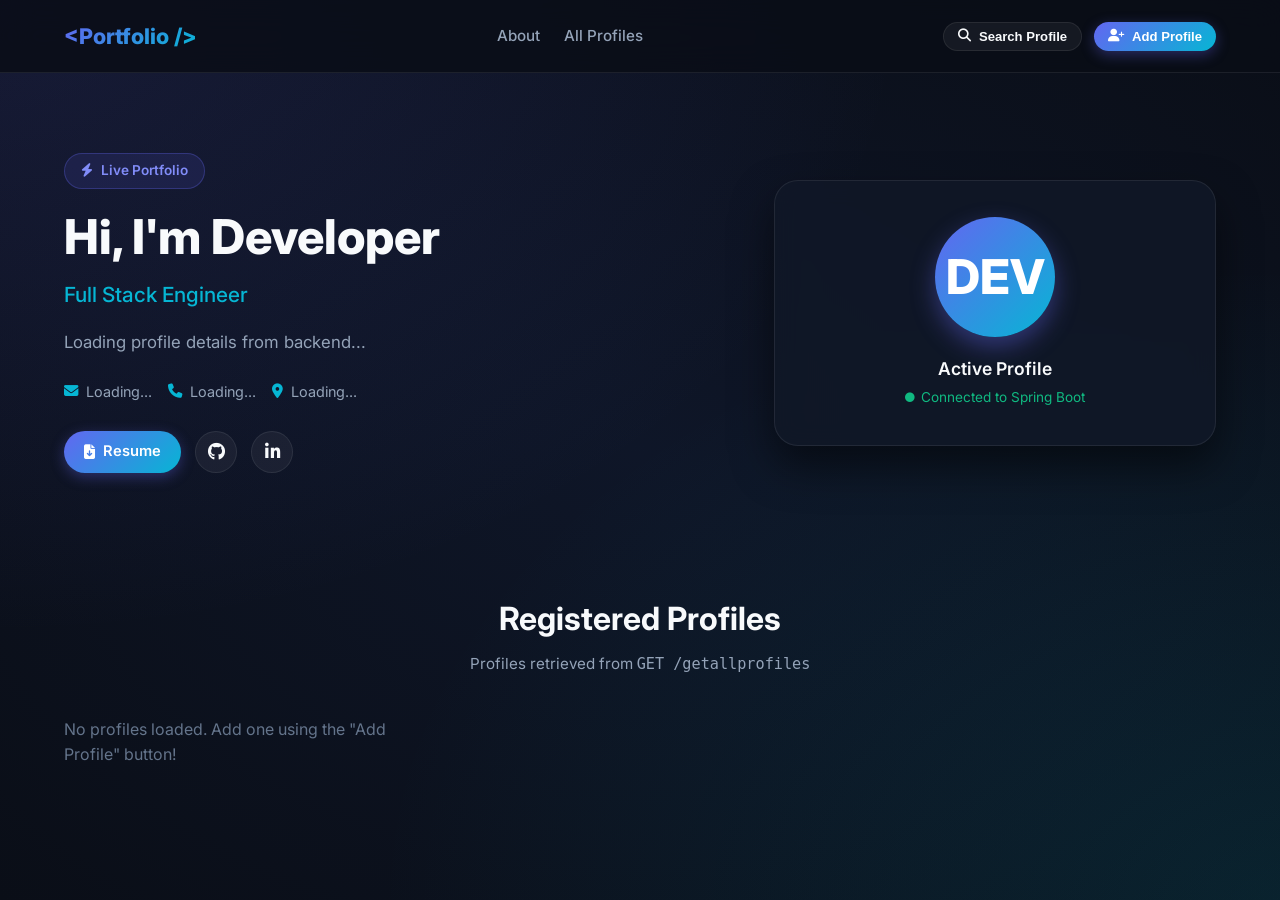
==== out/production/demo/static/index.html @ b1b776ed "feat: initial portfolio project setup with entity and dto" ====
<!DOCTYPE html>
<html lang="en">
<head>
    <meta charset="UTF-8">
    <meta name="viewport" content="width=device-width, initial-scale=1.0">
    <title>Portfolio - Developer Profile</title>
    <!-- Fonts -->
    <link rel="preconnect" href="https://fonts.googleapis.com">
    <link rel="preconnect" href="https://fonts.gstatic.com" crossorigin>
    <link href="https://fonts.googleapis.com/css2?family=Inter:wght@400;500;600;700;800&display=swap" rel="stylesheet">
    <!-- Font Awesome Icons -->
    <link rel="stylesheet" href="https://cdnjs.cloudflare.com/ajax/libs/font-awesome/6.5.1/css/all.min.css">
    <!-- Custom CSS -->
    <link rel="stylesheet" href="css/style.css">
</head>
<body>

    <!-- Navbar -->
    <nav class="navbar">
        <div class="container nav-container">
            <a href="#" class="nav-brand">&lt;Portfolio /&gt;</a>
            <ul class="nav-links">
                <li><a href="#about">About</a></li>
                <li><a href="#profiles">All Profiles</a></li>
            </ul>
            <div class="nav-actions">
                <button class="btn btn-secondary btn-sm" id="openSearchModalBtn">
                    <i class="fa-solid fa-magnifying-glass"></i> Search Profile
                </button>
                <button class="btn btn-primary btn-sm" id="openAddModalBtn">
                    <i class="fa-solid fa-user-plus"></i> Add Profile
                </button>
            </div>
        </div>
    </nav>

    <!-- Hero Section -->
    <header class="hero" id="about">
        <div class="container hero-grid">
            <div class="hero-details">
                <div class="badge-pill">
                    <i class="fa-solid fa-bolt"></i> Live Portfolio
                </div>
                <h1 class="hero-title">
                    Hi, I'm <span class="gradient-text" id="heroFullName">Developer</span>
                </h1>
                <h2 class="hero-headline" id="heroHeadline">Full Stack Engineer</h2>
                <p class="hero-bio" id="heroBio">
                    Loading profile details from backend...
                </p>

                <div class="hero-meta">
                    <span class="meta-item"><i class="fa-solid fa-envelope"></i> <span id="heroEmail">Loading...</span></span>
                    <span class="meta-item"><i class="fa-solid fa-phone"></i> <span id="heroPhone">Loading...</span></span>
                    <span class="meta-item"><i class="fa-solid fa-location-dot"></i> <span id="heroLocation">Loading...</span></span>
                </div>

                <div class="hero-links">
                    <a href="#" target="_blank" class="btn btn-primary" id="heroResumeBtn">
                        <i class="fa-solid fa-file-arrow-down"></i> Resume
                    </a>
                    <a href="#" target="_blank" class="social-btn" id="heroGithubBtn" title="GitHub">
                        <i class="fa-brands fa-github"></i>
                    </a>
                    <a href="#" target="_blank" class="social-btn" id="heroLinkedinBtn" title="LinkedIn">
                        <i class="fa-brands fa-linkedin-in"></i>
                    </a>
                </div>
            </div>

            <div class="hero-card">
                <div class="avatar-circle" id="heroInitials">DEV</div>
                <div style="font-weight: 600; font-size: 1.1rem; margin-bottom: 4px;">Active Profile</div>
                <div style="color: var(--success); font-size: 0.85rem; display: flex; align-items: center; justify-content: center; gap: 6px;">
                    <i class="fa-solid fa-circle" style="font-size: 0.6rem;"></i> Connected to Spring Boot
                </div>
            </div>
        </div>
    </header>

    <!-- Profiles List Section -->
    <section class="section" id="profiles">
        <div class="container">
            <div class="section-header">
                <h2 class="section-title">Registered Profiles</h2>
                <p class="section-desc">Profiles retrieved from <code>GET /getallprofiles</code></p>
            </div>
            <div class="profiles-grid" id="profilesList">
                <!-- Loaded dynamically via app.js -->
            </div>
        </div>
    </section>

    <!-- Add Profile Modal -->
    <div class="modal-overlay" id="addProfileModal">
        <div class="modal-box">
            <div class="modal-header">
                <h3 style="font-size: 1.25rem;"><i class="fa-solid fa-user-plus" style="color: var(--primary);"></i> Add / Update Profile</h3>
                <button class="modal-close" id="closeAddModal">&times;</button>
            </div>
            <div class="modal-body">
                <form id="addProfileForm">
                    <div class="form-row">
                        <div class="form-group">
                            <label class="form-label">Full Name *</label>
                            <input type="text" class="form-control" id="addFullName" required placeholder="e.g. John Doe">
                        </div>
                        <div class="form-group">
                            <label class="form-label">Headline *</label>
                            <input type="text" class="form-control" id="addHeadline" required placeholder="e.g. Java Backend Developer">
                        </div>
                    </div>

                    <div class="form-group">
                        <label class="form-label">Bio</label>
                        <textarea class="form-control" id="addBio" placeholder="Brief summary about yourself..."></textarea>
                    </div>

                    <div class="form-row">
                        <div class="form-group">
                            <label class="form-label">Email</label>
                            <input type="email" class="form-control" id="addEmail" placeholder="john@example.com">
                        </div>
                        <div class="form-group">
                            <label class="form-label">Phone Number</label>
                            <input type="text" class="form-control" id="addPhone" placeholder="+1 234 567 8900">
                        </div>
                    </div>

                    <div class="form-row">
                        <div class="form-group">
                            <label class="form-label">Location</label>
                            <input type="text" class="form-control" id="addLocation" placeholder="City, Country">
                        </div>
                        <div class="form-group">
                            <label class="form-label">Resume URL</label>
                            <input type="text" class="form-control" id="addResumeUrl" placeholder="https://...">
                        </div>
                    </div>

                    <div class="form-row">
                        <div class="form-group">
                            <label class="form-label">GitHub URL</label>
                            <input type="text" class="form-control" id="addGithubUrl" placeholder="https://github.com/...">
                        </div>
                        <div class="form-group">
                            <label class="form-label">LinkedIn URL</label>
                            <input type="text" class="form-control" id="addLinkedinUrl" placeholder="https://linkedin.com/in/...">
                        </div>
                    </div>

                    <div class="form-group">
                        <label class="form-label">ID (optional, leave empty for new profile)</label>
                        <input type="number" class="form-control" id="addProfileId" placeholder="e.g. 1">
                    </div>

                    <button type="submit" class="btn btn-primary" id="submitAddProfileBtn" style="width: 100%; justify-content: center; margin-top: 10px;">
                        <i class="fa-solid fa-floppy-disk"></i> Submit to /addProfile
                    </button>
                </form>
            </div>
        </div>
    </div>

    <!-- Search Profile Modal -->
    <div class="modal-overlay" id="searchProfileModal">
        <div class="modal-box">
            <div class="modal-header">
                <h3 style="font-size: 1.25rem;"><i class="fa-solid fa-magnifying-glass" style="color: var(--secondary);"></i> Search Profile</h3>
                <button class="modal-close" id="closeSearchModal">&times;</button>
            </div>
            <div class="modal-body">
                <form id="searchProfileForm">
                    <p style="font-size: 0.88rem; color: var(--text-muted); margin-bottom: 16px;">
                        Queries endpoint <code>GET /findByfullNameAndId?fullName=...&amp;id=...</code>
                    </p>
                    <div class="form-row">
                        <div class="form-group">
                            <label class="form-label">Full Name</label>
                            <input type="text" class="form-control" id="searchFullName" required placeholder="Exact full name">
                        </div>
                        <div class="form-group">
                            <label class="form-label">Profile ID</label>
                            <input type="number" class="form-control" id="searchId" required placeholder="Profile ID number">
                        </div>
                    </div>
                    <button type="submit" class="btn btn-secondary" style="width: 100%; justify-content: center;">
                        <i class="fa-solid fa-magnifying-glass"></i> Search
                    </button>
                </form>

                <div id="searchResultBox"></div>
            </div>
        </div>
    </div>

    <!-- Toast Notifications -->
    <div class="toast-wrap" id="toastWrap"></div>

    <!-- Script -->
    <script src="js/app.js"></script>
</body>
</html>
---- out/production/demo/static/css/style.css ----
/* =========================================================
   PORTFOLIO FRONTEND STYLESHEET
   Matching backend: /addProfile, /getallprofiles, /findByfullNameAndId, /DeleteByfullNameAndId
   ========================================================= */

:root {
    --bg-main: #0a0e17;
    --bg-card: rgba(17, 24, 39, 0.85);
    --border-color: rgba(255, 255, 255, 0.08);
    --border-hover: rgba(99, 102, 241, 0.45);
    --primary: #6366f1;
    --primary-light: #818cf8;
    --secondary: #06b6d4;
    --accent-grad: linear-gradient(135deg, #6366f1 0%, #06b6d4 100%);
    --text-main: #f8fafc;
    --text-muted: #94a3b8;
    --text-dim: #64748b;
    --success: #10b981;
    --danger: #ef4444;
    --font: 'Inter', -apple-system, BlinkMacSystemFont, 'Segoe UI', Roboto, sans-serif;
    --transition: all 0.25s ease-in-out;
}

* {
    margin: 0;
    padding: 0;
    box-sizing: border-box;
}

html {
    scroll-behavior: smooth;
}

body {
    font-family: var(--font);
    background-color: var(--bg-main);
    color: var(--text-main);
    min-height: 100vh;
    background-image: 
        radial-gradient(at 0% 0%, rgba(99, 102, 241, 0.14) 0px, transparent 50%),
        radial-gradient(at 100% 100%, rgba(6, 182, 212, 0.12) 0px, transparent 50%),
        radial-gradient(at 50% 50%, rgba(15, 23, 42, 0.9) 0px, transparent 100%);
    background-attachment: fixed;
    line-height: 1.6;
}

.container {
    max-width: 1200px;
    margin: 0 auto;
    padding: 0 24px;
}

/* Navbar */
.navbar {
    position: sticky;
    top: 0;
    z-index: 100;
    background: rgba(10, 14, 23, 0.85);
    backdrop-filter: blur(16px);
    border-bottom: 1px solid var(--border-color);
}

.nav-container {
    display: flex;
    align-items: center;
    justify-content: space-between;
    height: 72px;
}

.nav-brand {
    font-size: 1.35rem;
    font-weight: 800;
    text-decoration: none;
    background: var(--accent-grad);
    -webkit-background-clip: text;
    -webkit-text-fill-color: transparent;
}

.nav-links {
    display: flex;
    gap: 24px;
    list-style: none;
}

.nav-links a {
    color: var(--text-muted);
    text-decoration: none;
    font-size: 0.95rem;
    font-weight: 500;
    transition: var(--transition);
}

.nav-links a:hover {
    color: var(--text-main);
}

.nav-actions {
    display: flex;
    gap: 12px;
}

/* Buttons */
.btn {
    display: inline-flex;
    align-items: center;
    gap: 8px;
    padding: 9px 20px;
    border-radius: 9999px;
    font-size: 0.92rem;
    font-weight: 600;
    cursor: pointer;
    text-decoration: none;
    border: none;
    outline: none;
    transition: var(--transition);
}

.btn-primary {
    background: var(--accent-grad);
    color: #ffffff;
    box-shadow: 0 4px 14px rgba(99, 102, 241, 0.35);
}

.btn-primary:hover {
    transform: translateY(-2px);
    box-shadow: 0 6px 20px rgba(99, 102, 241, 0.5);
}

.btn-secondary {
    background: rgba(255, 255, 255, 0.05);
    color: var(--text-main);
    border: 1px solid var(--border-color);
}

.btn-secondary:hover {
    background: rgba(255, 255, 255, 0.1);
    border-color: var(--border-hover);
    transform: translateY(-2px);
}

.btn-danger {
    background: rgba(239, 68, 68, 0.15);
    color: #fca5a5;
    border: 1px solid rgba(239, 68, 68, 0.3);
}

.btn-danger:hover {
    background: var(--danger);
    color: #ffffff;
}

.btn-sm {
    padding: 6px 14px;
    font-size: 0.82rem;
}

/* Hero Section */
.hero {
    padding: 80px 0 60px;
}

.hero-grid {
    display: grid;
    grid-template-columns: 1.2fr 0.8fr;
    gap: 48px;
    align-items: center;
}

.badge-pill {
    display: inline-flex;
    align-items: center;
    gap: 8px;
    padding: 6px 16px;
    border-radius: 9999px;
    background: rgba(99, 102, 241, 0.12);
    border: 1px solid rgba(99, 102, 241, 0.3);
    color: var(--primary-light);
    font-size: 0.85rem;
    font-weight: 600;
    margin-bottom: 20px;
}

.hero-title {
    font-size: 3rem;
    font-weight: 800;
    line-height: 1.15;
    margin-bottom: 14px;
}

.hero-headline {
    font-size: 1.3rem;
    color: var(--secondary);
    font-weight: 500;
    margin-bottom: 18px;
}

.hero-bio {
    font-size: 1.05rem;
    color: var(--text-muted);
    margin-bottom: 24px;
    max-width: 580px;
}

.hero-meta {
    display: flex;
    flex-wrap: wrap;
    gap: 16px;
    margin-bottom: 28px;
}

.meta-item {
    display: inline-flex;
    align-items: center;
    gap: 8px;
    color: var(--text-muted);
    font-size: 0.9rem;
}

.meta-item i {
    color: var(--secondary);
}

.hero-links {
    display: flex;
    flex-wrap: wrap;
    gap: 14px;
    align-items: center;
}

.social-btn {
    width: 42px;
    height: 42px;
    border-radius: 50%;
    background: rgba(255, 255, 255, 0.05);
    border: 1px solid var(--border-color);
    display: flex;
    align-items: center;
    justify-content: center;
    color: var(--text-main);
    text-decoration: none;
    font-size: 1.1rem;
    transition: var(--transition);
}

.social-btn:hover {
    background: var(--accent-grad);
    transform: translateY(-3px);
}

.hero-card {
    background: var(--bg-card);
    border: 1px solid var(--border-color);
    border-radius: 24px;
    padding: 36px;
    text-align: center;
    box-shadow: 0 20px 40px rgba(0, 0, 0, 0.5);
    backdrop-filter: blur(12px);
}

.avatar-circle {
    width: 120px;
    height: 120px;
    border-radius: 50%;
    background: var(--accent-grad);
    display: flex;
    align-items: center;
    justify-content: center;
    font-size: 3rem;
    font-weight: 800;
    color: #ffffff;
    margin: 0 auto 18px;
    box-shadow: 0 10px 25px rgba(99, 102, 241, 0.4);
}

/* Sections */
.section {
    padding: 60px 0;
}

.section-header {
    text-align: center;
    max-width: 600px;
    margin: 0 auto 40px;
}

.section-title {
    font-size: 2rem;
    font-weight: 700;
    margin-bottom: 8px;
}

.section-desc {
    color: var(--text-muted);
    font-size: 0.95rem;
}

/* Profile Cards Grid */
.profiles-grid {
    display: grid;
    grid-template-columns: repeat(auto-fill, minmax(320px, 1fr));
    gap: 24px;
}

.profile-card {
    background: var(--bg-card);
    border: 1px solid var(--border-color);
    border-radius: 18px;
    padding: 24px;
    backdrop-filter: blur(12px);
    transition: var(--transition);
    display: flex;
    flex-direction: column;
}

.profile-card:hover {
    border-color: var(--border-hover);
    transform: translateY(-4px);
    box-shadow: 0 12px 30px rgba(0, 0, 0, 0.4);
}

.profile-card-header {
    display: flex;
    justify-content: space-between;
    align-items: flex-start;
    margin-bottom: 12px;
}

.profile-id-badge {
    font-size: 0.78rem;
    padding: 3px 8px;
    border-radius: 6px;
    background: rgba(99, 102, 241, 0.15);
    color: var(--primary-light);
    font-weight: 600;
}

.profile-card-name {
    font-size: 1.25rem;
    font-weight: 700;
    margin-bottom: 4px;
}

.profile-card-headline {
    color: var(--secondary);
    font-size: 0.9rem;
    font-weight: 500;
    margin-bottom: 12px;
}

.profile-card-bio {
    color: var(--text-muted);
    font-size: 0.88rem;
    margin-bottom: 16px;
    flex: 1;
}

.profile-card-footer {
    display: flex;
    justify-content: space-between;
    align-items: center;
    padding-top: 14px;
    border-top: 1px solid var(--border-color);
}

/* Modal */
.modal-overlay {
    display: none;
    position: fixed;
    top: 0;
    left: 0;
    right: 0;
    bottom: 0;
    background: rgba(0, 0, 0, 0.75);
    backdrop-filter: blur(8px);
    z-index: 1000;
    align-items: center;
    justify-content: center;
    padding: 20px;
}

.modal-overlay.active {
    display: flex;
}

.modal-box {
    background: #111827;
    border: 1px solid var(--border-color);
    border-radius: 20px;
    width: 100%;
    max-width: 680px;
    max-height: 90vh;
    display: flex;
    flex-direction: column;
    overflow: hidden;
    box-shadow: 0 25px 50px rgba(0, 0, 0, 0.7);
}

.modal-header {
    display: flex;
    justify-content: space-between;
    align-items: center;
    padding: 20px 24px;
    border-bottom: 1px solid var(--border-color);
}

.modal-close {
    background: none;
    border: none;
    color: var(--text-muted);
    font-size: 1.4rem;
    cursor: pointer;
}

.modal-body {
    padding: 24px;
    overflow-y: auto;
}

/* Form Styles */
.form-row {
    display: grid;
    grid-template-columns: 1fr 1fr;
    gap: 16px;
    margin-bottom: 16px;
}

.form-group {
    margin-bottom: 16px;
}

.form-label {
    display: block;
    font-size: 0.85rem;
    font-weight: 500;
    color: var(--text-muted);
    margin-bottom: 6px;
}

.form-control {
    width: 100%;
    padding: 10px 14px;
    border-radius: 10px;
    background: rgba(15, 23, 42, 0.7);
    border: 1px solid var(--border-color);
    color: var(--text-main);
    font-size: 0.92rem;
    font-family: inherit;
    outline: none;
    transition: var(--transition);
}

.form-control:focus {
    border-color: var(--primary);
    box-shadow: 0 0 0 3px rgba(99, 102, 241, 0.2);
}

textarea.form-control {
    resize: vertical;
    min-height: 100px;
}

/* Toasts */
.toast-wrap {
    position: fixed;
    bottom: 24px;
    right: 24px;
    z-index: 9999;
    display: flex;
    flex-direction: column;
    gap: 10px;
}

.toast {
    padding: 12px 18px;
    border-radius: 10px;
    font-size: 0.9rem;
    font-weight: 500;
    color: #ffffff;
    box-shadow: 0 8px 20px rgba(0, 0, 0, 0.4);
    display: flex;
    align-items: center;
    gap: 10px;
    animation: slideIn 0.3s forwards;
}

.toast-success {
    background: #059669;
    border: 1px solid #10b981;
}

.toast-error {
    background: #dc2626;
    border: 1px solid #ef4444;
}

@keyframes slideIn {
    from { opacity: 0; transform: translateX(40px); }
    to { opacity: 1; transform: translateX(0); }
}

/* Responsive */
@media (max-width: 850px) {
    .hero-grid {
        grid-template-columns: 1fr;
        text-align: center;
    }
    .hero-meta {
        justify-content: center;
    }
    .hero-links {
        justify-content: center;
    }
    .form-row {
        grid-template-columns: 1fr;
    }
}
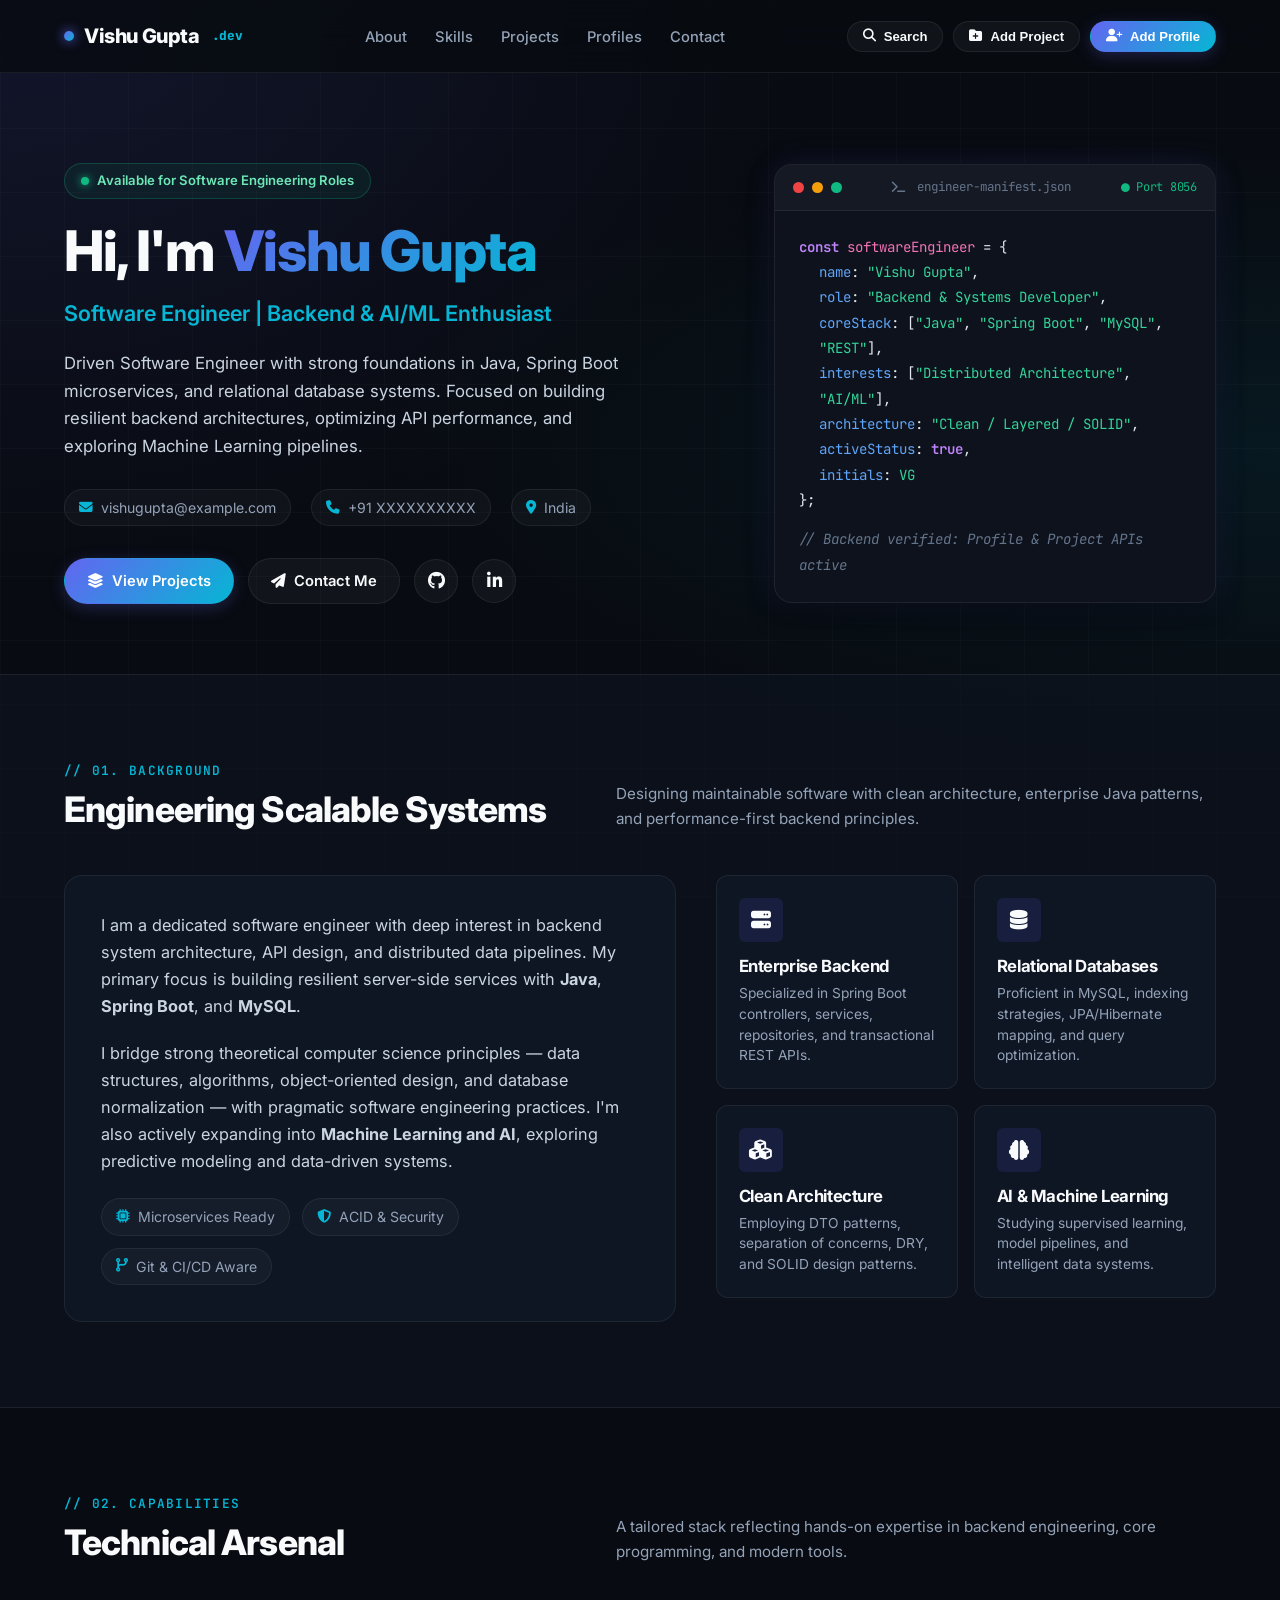
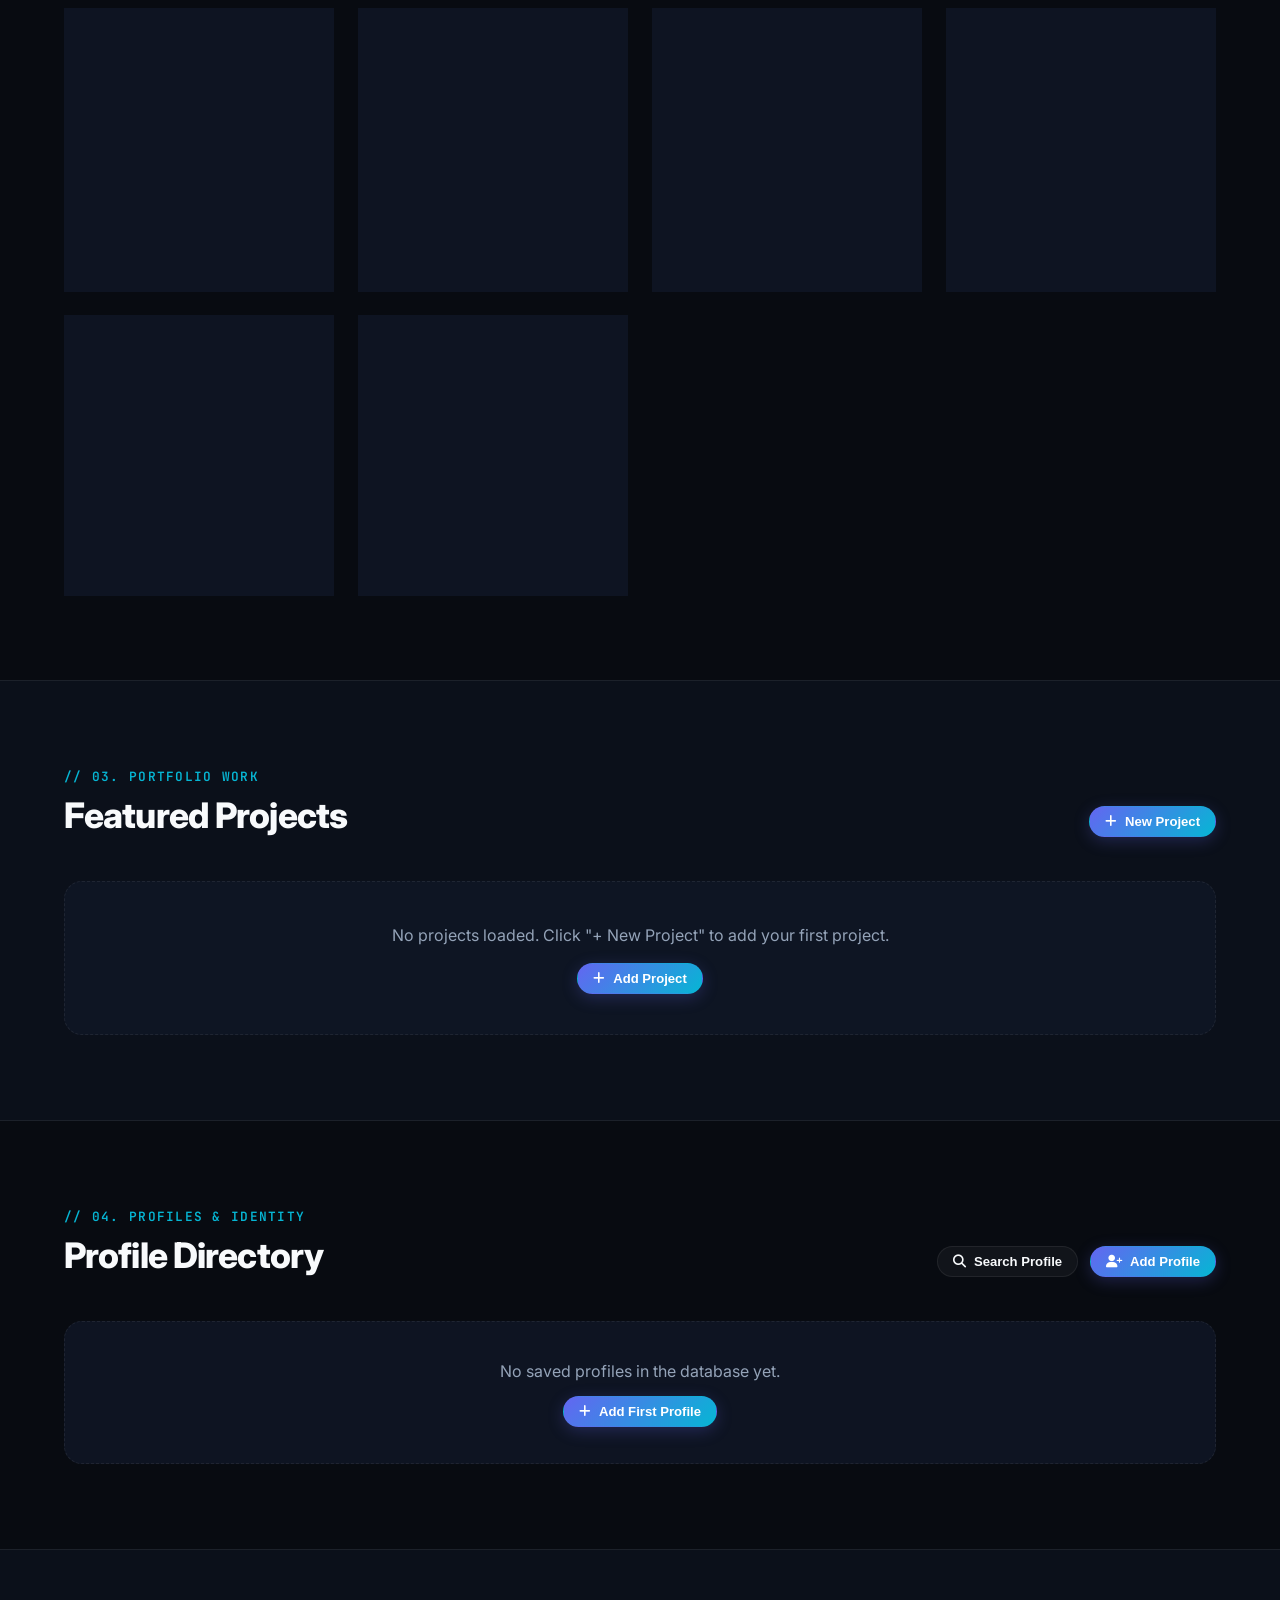
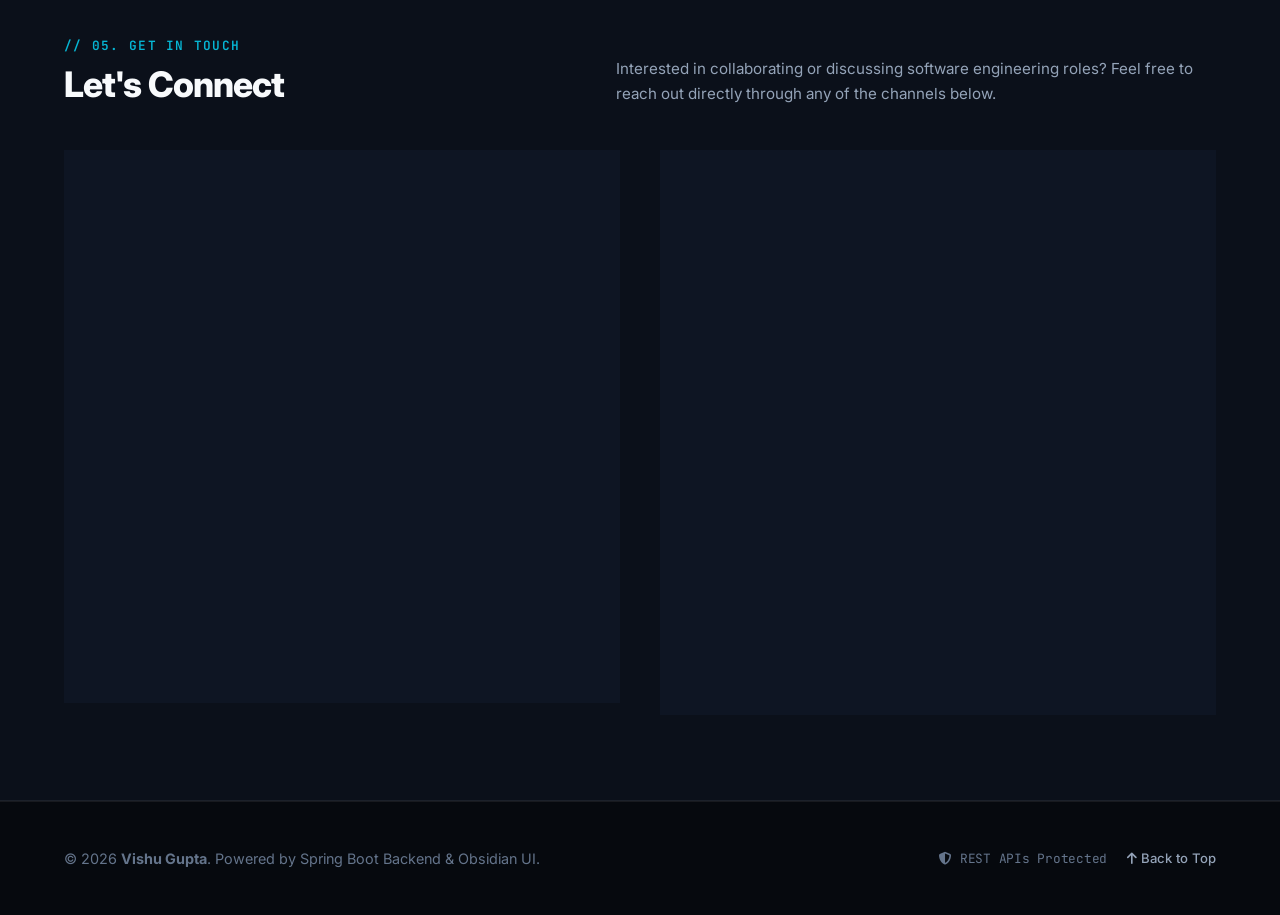
==== commit dcababbd: "feat: initial portfolio project setup with entity and dto" ====
--- a/out/production/demo/static/index.html
+++ b/out/production/demo/static/index.html
@@ -3,201 +3,687 @@
 <head>
     <meta charset="UTF-8">
     <meta name="viewport" content="width=device-width, initial-scale=1.0">
-    <title>Portfolio - Developer Profile</title>
-    <!-- Fonts -->
+    <title>Vishu Gupta | Software Engineer &amp; Backend Developer</title>
+    
+    <!-- Meta tags for SEO & recruiter sharing -->
+    <meta name="description" content="Portfolio of Vishu Gupta - Software Engineer, Java &amp; Spring Boot Backend Developer, and AI/ML Enthusiast.">
+    <meta name="keywords" content="Vishu Gupta, Software Engineer, Backend Developer, Java, Spring Boot, MySQL, REST API, Portfolio">
+    <meta name="author" content="Vishu Gupta">
+
+    <!-- Fonts: Inter & JetBrains Mono -->
     <link rel="preconnect" href="https://fonts.googleapis.com">
     <link rel="preconnect" href="https://fonts.gstatic.com" crossorigin>
-    <link href="https://fonts.googleapis.com/css2?family=Inter:wght@400;500;600;700;800&display=swap" rel="stylesheet">
-    <!-- Font Awesome Icons -->
+    <link href="https://fonts.googleapis.com/css2?family=Inter:wght@300;400;500;600;700;800&family=JetBrains+Mono:wght@400;500;600;700&display=swap" rel="stylesheet">
+
+    <!-- Font Awesome Icons 6.5.1 -->
     <link rel="stylesheet" href="https://cdnjs.cloudflare.com/ajax/libs/font-awesome/6.5.1/css/all.min.css">
-    <!-- Custom CSS -->
+
+    <!-- Premium Custom Stylesheet -->
     <link rel="stylesheet" href="css/style.css">
 </head>
 <body>
 
-    <!-- Navbar -->
-    <nav class="navbar">
+    <!-- Header & Navigation -->
+    <nav class="navbar" id="navbar">
         <div class="container nav-container">
-            <a href="#" class="nav-brand">&lt;Portfolio /&gt;</a>
-            <ul class="nav-links">
-                <li><a href="#about">About</a></li>
-                <li><a href="#profiles">All Profiles</a></li>
+            <a href="#" class="nav-brand">
+                <span class="brand-dot"></span>
+                <span>Vishu Gupta</span>
+                <span class="mono-tag" style="color: var(--secondary); margin-left: 2px;">.dev</span>
+            </a>
+
+            <ul class="nav-links" id="navLinks">
+                <li><a href="#about" class="nav-link">About</a></li>
+                <li><a href="#skills" class="nav-link">Skills</a></li>
+                <li><a href="#projects" class="nav-link">Projects</a></li>
+                <li><a href="#profiles" class="nav-link">Profiles</a></li>
+                <li><a href="#contact" class="nav-link">Contact</a></li>
             </ul>
+
             <div class="nav-actions">
-                <button class="btn btn-secondary btn-sm" id="openSearchModalBtn">
-                    <i class="fa-solid fa-magnifying-glass"></i> Search Profile
+                <button class="btn btn-secondary btn-sm" id="openSearchProfileModalBtn" title="Search profile by Name &amp; ID">
+                    <i class="fa-solid fa-magnifying-glass"></i> <span class="d-none-sm">Search</span>
                 </button>
-                <button class="btn btn-primary btn-sm" id="openAddModalBtn">
-                    <i class="fa-solid fa-user-plus"></i> Add Profile
+                <button class="btn btn-secondary btn-sm" id="openAddProjectModalBtn" title="Create a new project">
+                    <i class="fa-solid fa-folder-plus"></i> <span class="d-none-sm">Add Project</span>
                 </button>
+                <button class="btn btn-primary btn-sm" id="openAddProfileModalBtn" title="Create a new profile record">
+                    <i class="fa-solid fa-user-plus"></i> <span class="d-none-sm">Add Profile</span>
+                </button>
+                <button class="mobile-toggle" id="mobileToggle" aria-label="Toggle navigation">
+                    <i class="fa-solid fa-bars"></i>
+                </button>
             </div>
         </div>
     </nav>
 
     <!-- Hero Section -->
-    <header class="hero" id="about">
+    <header class="hero" id="hero">
         <div class="container hero-grid">
-            <div class="hero-details">
-                <div class="badge-pill">
-                    <i class="fa-solid fa-bolt"></i> Live Portfolio
-                </div>
-                <h1 class="hero-title">
-                    Hi, I'm <span class="gradient-text" id="heroFullName">Developer</span>
+            <div class="hero-left">
+                <div class="status-badge">
+                    <span class="pulse-dot"></span>
+                    <span>Available for Software Engineering Roles</span>
+                </div>
+
+                <h1 class="hero-name">
+                    Hi, I'm <span class="gradient-text" id="heroFullName">Vishu Gupta</span>
                 </h1>
-                <h2 class="hero-headline" id="heroHeadline">Full Stack Engineer</h2>
+
+                <div class="hero-role" id="heroHeadline">
+                    <i class="fa-solid fa-code" style="color: var(--primary); font-size: 1.15rem;"></i>
+                    <span>Software Engineer | Backend &amp; AI/ML Enthusiast</span>
+                </div>
+
                 <p class="hero-bio" id="heroBio">
-                    Loading profile details from backend...
+                    Crafting robust, high-throughput backend services and RESTful APIs using Java and Spring Boot. Passionate about scalable database architectures, algorithmic problem solving, and building intelligence into modern applications.
                 </p>
 
-                <div class="hero-meta">
-                    <span class="meta-item"><i class="fa-solid fa-envelope"></i> <span id="heroEmail">Loading...</span></span>
-                    <span class="meta-item"><i class="fa-solid fa-phone"></i> <span id="heroPhone">Loading...</span></span>
-                    <span class="meta-item"><i class="fa-solid fa-location-dot"></i> <span id="heroLocation">Loading...</span></span>
-                </div>
-
-                <div class="hero-links">
-                    <a href="#" target="_blank" class="btn btn-primary" id="heroResumeBtn">
+                <div class="hero-meta-row">
+                    <span class="meta-chip">
+                        <i class="fa-solid fa-envelope"></i>
+                        <span id="heroEmail">vishugupta@example.com</span>
+                    </span>
+                    <span class="meta-chip">
+                        <i class="fa-solid fa-phone"></i>
+                        <span id="heroPhone">+91 XXXXXXXXXX</span>
+                    </span>
+                    <span class="meta-chip">
+                        <i class="fa-solid fa-location-dot"></i>
+                        <span id="heroLocation">India</span>
+                    </span>
+                </div>
+
+                <div class="hero-cta-group">
+                    <a href="#projects" class="btn btn-primary">
+                        <i class="fa-solid fa-layer-group"></i> View Projects
+                    </a>
+                    <a href="#contact" class="btn btn-secondary">
+                        <i class="fa-solid fa-paper-plane"></i> Contact Me
+                    </a>
+                    <a href="#" target="_blank" class="btn btn-secondary" id="heroResumeBtn" style="display: none;">
                         <i class="fa-solid fa-file-arrow-down"></i> Resume
                     </a>
-                    <a href="#" target="_blank" class="social-btn" id="heroGithubBtn" title="GitHub">
+                    <a href="https://github.com" target="_blank" class="social-circle" id="heroGithubBtn" title="GitHub Profile">
                         <i class="fa-brands fa-github"></i>
                     </a>
-                    <a href="#" target="_blank" class="social-btn" id="heroLinkedinBtn" title="LinkedIn">
+                    <a href="https://linkedin.com" target="_blank" class="social-circle" id="heroLinkedinBtn" title="LinkedIn Profile">
                         <i class="fa-brands fa-linkedin-in"></i>
                     </a>
                 </div>
             </div>
 
-            <div class="hero-card">
-                <div class="avatar-circle" id="heroInitials">DEV</div>
-                <div style="font-weight: 600; font-size: 1.1rem; margin-bottom: 4px;">Active Profile</div>
-                <div style="color: var(--success); font-size: 0.85rem; display: flex; align-items: center; justify-content: center; gap: 6px;">
-                    <i class="fa-solid fa-circle" style="font-size: 0.6rem;"></i> Connected to Spring Boot
+            <!-- Developer Terminal Preview Card -->
+            <div class="hero-right">
+                <div class="terminal-card">
+                    <div class="terminal-header">
+                        <div class="terminal-dots">
+                            <span class="t-dot t-red"></span>
+                            <span class="t-dot t-yellow"></span>
+                            <span class="t-dot t-green"></span>
+                        </div>
+                        <div class="terminal-title">
+                            <i class="fa-solid fa-terminal" style="font-size: 0.75rem; margin-right: 4px;"></i> engineer-manifest.json
+                        </div>
+                        <div class="mono-tag" style="color: var(--success); font-size: 0.75rem;">
+                            <i class="fa-solid fa-circle" style="font-size: 0.55rem;"></i> Port 8056
+                        </div>
+                    </div>
+                    <div class="terminal-body">
+                        <div><span class="code-keyword">const</span> <span class="code-var">softwareEngineer</span> = {</div>
+                        <div style="padding-left: 20px;">
+                            <span class="code-fn">name</span>: <span class="code-str">"Vishu Gupta"</span>,
+                        </div>
+                        <div style="padding-left: 20px;">
+                            <span class="code-fn">role</span>: <span class="code-str">"Backend &amp; Systems Developer"</span>,
+                        </div>
+                        <div style="padding-left: 20px;">
+                            <span class="code-fn">coreStack</span>: [<span class="code-str">"Java"</span>, <span class="code-str">"Spring Boot"</span>, <span class="code-str">"MySQL"</span>, <span class="code-str">"REST"</span>],
+                        </div>
+                        <div style="padding-left: 20px;">
+                            <span class="code-fn">interests</span>: [<span class="code-str">"Distributed Architecture"</span>, <span class="code-str">"AI/ML"</span>],
+                        </div>
+                        <div style="padding-left: 20px;">
+                            <span class="code-fn">architecture</span>: <span class="code-str">"Clean / Layered / SOLID"</span>,
+                        </div>
+                        <div style="padding-left: 20px;">
+                            <span class="code-fn">activeStatus</span>: <span class="code-keyword">true</span>,
+                        </div>
+                        <div style="padding-left: 20px;">
+                            <span class="code-fn">initials</span>: <span class="code-str" id="heroInitials">VG</span>
+                        </div>
+                        <div>};</div>
+                        <div style="margin-top: 14px; color: var(--text-dim);">
+                            <span class="code-comment">// Backend verified: Profile &amp; Project APIs active</span>
+                        </div>
+                    </div>
                 </div>
             </div>
         </div>
     </header>
 
-    <!-- Profiles List Section -->
+    <!-- About Section -->
+    <section class="section section-alt" id="about">
+        <div class="container">
+            <div class="section-head">
+                <div>
+                    <span class="section-tag">// 01. BACKGROUND</span>
+                    <h2 class="section-title">Engineering Scalable Systems</h2>
+                </div>
+                <p class="section-desc">
+                    Designing maintainable software with clean architecture, enterprise Java patterns, and performance-first backend principles.
+                </p>
+            </div>
+
+            <div class="about-grid">
+                <div class="about-card">
+                    <p>
+                        I am a dedicated software engineer with deep interest in backend system architecture, API design, and distributed data pipelines. My primary focus is building resilient server-side services with <strong>Java</strong>, <strong>Spring Boot</strong>, and <strong>MySQL</strong>.
+                    </p>
+                    <p>
+                        I bridge strong theoretical computer science principles &mdash; data structures, algorithms, object-oriented design, and database normalization &mdash; with pragmatic software engineering practices. I'm also actively expanding into <strong>Machine Learning and AI</strong>, exploring predictive modeling and data-driven systems.
+                    </p>
+                    <div style="display: flex; gap: 12px; margin-top: 24px; flex-wrap: wrap;">
+                        <span class="meta-chip"><i class="fa-solid fa-microchip"></i> Microservices Ready</span>
+                        <span class="meta-chip"><i class="fa-solid fa-shield-halved"></i> ACID &amp; Security</span>
+                        <span class="meta-chip"><i class="fa-solid fa-code-branch"></i> Git &amp; CI/CD Aware</span>
+                    </div>
+                </div>
+
+                <div class="about-highlights">
+                    <div class="highlight-box">
+                        <div class="highlight-icon">
+                            <i class="fa-solid fa-server"></i>
+                        </div>
+                        <h4>Enterprise Backend</h4>
+                        <p>Specialized in Spring Boot controllers, services, repositories, and transactional REST APIs.</p>
+                    </div>
+
+                    <div class="highlight-box">
+                        <div class="highlight-icon">
+                            <i class="fa-solid fa-database"></i>
+                        </div>
+                        <h4>Relational Databases</h4>
+                        <p>Proficient in MySQL, indexing strategies, JPA/Hibernate mapping, and query optimization.</p>
+                    </div>
+
+                    <div class="highlight-box">
+                        <div class="highlight-icon">
+                            <i class="fa-solid fa-cubes"></i>
+                        </div>
+                        <h4>Clean Architecture</h4>
+                        <p>Employing DTO patterns, separation of concerns, DRY, and SOLID design patterns.</p>
+                    </div>
+
+                    <div class="highlight-box">
+                        <div class="highlight-icon">
+                            <i class="fa-solid fa-brain"></i>
+                        </div>
+                        <h4>AI &amp; Machine Learning</h4>
+                        <p>Studying supervised learning, model pipelines, and intelligent data systems.</p>
+                    </div>
+                </div>
+            </div>
+        </div>
+    </section>
+
+    <!-- Skills Section -->
+    <section class="section" id="skills">
+        <div class="container">
+            <div class="section-head">
+                <div>
+                    <span class="section-tag">// 02. CAPABILITIES</span>
+                    <h2 class="section-title">Technical Arsenal</h2>
+                </div>
+                <p class="section-desc">
+                    A tailored stack reflecting hands-on expertise in backend engineering, core programming, and modern tools.
+                </p>
+            </div>
+
+            <div class="skills-container">
+                <!-- Category 1: Languages -->
+                <div class="skill-category-card">
+                    <div class="skill-cat-header">
+                        <div class="skill-cat-icon"><i class="fa-solid fa-code"></i></div>
+                        <h3 class="skill-cat-title">Languages</h3>
+                    </div>
+                    <div class="skill-chips">
+                        <span class="skill-chip"><i class="fa-brands fa-java" style="color: #f89820;"></i> Java</span>
+                        <span class="skill-chip"><i class="fa-solid fa-c" style="color: #659ad2;"></i> C</span>
+                        <span class="skill-chip"><i class="fa-brands fa-python" style="color: #3776ab;"></i> Python</span>
+                        <span class="skill-chip"><i class="fa-solid fa-database" style="color: #00758f;"></i> SQL</span>
+                    </div>
+                </div>
+
+                <!-- Category 2: Backend Frameworks -->
+                <div class="skill-category-card">
+                    <div class="skill-cat-header">
+                        <div class="skill-cat-icon"><i class="fa-solid fa-gears"></i></div>
+                        <h3 class="skill-cat-title">Backend &amp; Frameworks</h3>
+                    </div>
+                    <div class="skill-chips">
+                        <span class="skill-chip"><i class="fa-solid fa-leaf" style="color: #6db33f;"></i> Spring Boot</span>
+                        <span class="skill-chip"><i class="fa-solid fa-network-wired"></i> RESTful APIs</span>
+                        <span class="skill-chip"><i class="fa-solid fa-layer-group"></i> Spring Data JPA</span>
+                        <span class="skill-chip"><i class="fa-solid fa-diagram-project"></i> MVC Architecture</span>
+                    </div>
+                </div>
+
+                <!-- Category 3: Databases & Storage -->
+                <div class="skill-category-card">
+                    <div class="skill-cat-header">
+                        <div class="skill-cat-icon"><i class="fa-solid fa-database"></i></div>
+                        <h3 class="skill-cat-title">Databases &amp; Persistence</h3>
+                    </div>
+                    <div class="skill-chips">
+                        <span class="skill-chip"><i class="fa-solid fa-database" style="color: #00758f;"></i> MySQL</span>
+                        <span class="skill-chip"><i class="fa-solid fa-table"></i> Relational Schema</span>
+                        <span class="skill-chip"><i class="fa-solid fa-bolt"></i> Indexing &amp; Queries</span>
+                        <span class="skill-chip"><i class="fa-solid fa-shield-virus"></i> ACID Transactions</span>
+                    </div>
+                </div>
+
+                <!-- Category 4: Tools & Platforms -->
+                <div class="skill-category-card">
+                    <div class="skill-cat-header">
+                        <div class="skill-cat-icon"><i class="fa-solid fa-toolbox"></i></div>
+                        <h3 class="skill-cat-title">Developer Tools</h3>
+                    </div>
+                    <div class="skill-chips">
+                        <span class="skill-chip"><i class="fa-brands fa-git-alt" style="color: #f05032;"></i> Git</span>
+                        <span class="skill-chip"><i class="fa-brands fa-github"></i> GitHub</span>
+                        <span class="skill-chip"><i class="fa-solid fa-paper-plane" style="color: #ff6c37;"></i> Postman</span>
+                        <span class="skill-chip"><i class="fa-solid fa-cube"></i> IntelliJ IDEA</span>
+                        <span class="skill-chip"><i class="fa-solid fa-feather"></i> Maven</span>
+                    </div>
+                </div>
+
+                <!-- Category 5: AI & Data -->
+                <div class="skill-category-card">
+                    <div class="skill-cat-header">
+                        <div class="skill-cat-icon"><i class="fa-solid fa-brain"></i></div>
+                        <h3 class="skill-cat-title">AI &amp; Data Science</h3>
+                    </div>
+                    <div class="skill-chips">
+                        <span class="skill-chip"><i class="fa-solid fa-robot"></i> Machine Learning</span>
+                        <span class="skill-chip"><i class="fa-solid fa-chart-line"></i> Data Analysis</span>
+                        <span class="skill-chip"><i class="fa-solid fa-calculator"></i> NumPy &amp; Pandas</span>
+                        <span class="skill-chip"><i class="fa-solid fa-network-wired"></i> Model Evaluation</span>
+                    </div>
+                </div>
+
+                <!-- Category 6: Engineering Practices -->
+                <div class="skill-category-card">
+                    <div class="skill-cat-header">
+                        <div class="skill-cat-icon"><i class="fa-solid fa-vial-circle-check"></i></div>
+                        <h3 class="skill-cat-title">Core Competencies</h3>
+                    </div>
+                    <div class="skill-chips">
+                        <span class="skill-chip"><i class="fa-solid fa-shapes"></i> Data Structures</span>
+                        <span class="skill-chip"><i class="fa-solid fa-code"></i> Algorithms</span>
+                        <span class="skill-chip"><i class="fa-solid fa-sitemap"></i> Object-Oriented Design</span>
+                        <span class="skill-chip"><i class="fa-solid fa-bug-slash"></i> Debugging</span>
+                    </div>
+                </div>
+            </div>
+        </div>
+    </section>
+
+    <!-- Projects Section -->
+    <section class="section section-alt" id="projects">
+        <div class="container">
+            <div class="section-head">
+                <div>
+                    <span class="section-tag">// 03. PORTFOLIO WORK</span>
+                    <h2 class="section-title">Featured Projects</h2>
+                </div>
+                <div style="display: flex; gap: 12px; align-items: center;">
+                    <button class="btn btn-primary btn-sm" onclick="document.getElementById('addProjectModal').classList.add('active')">
+                        <i class="fa-solid fa-plus"></i> New Project
+                    </button>
+                </div>
+            </div>
+
+            <!-- Dynamic Projects Grid (Populated from GET /getallprojects) -->
+            <div class="projects-grid" id="projectsList">
+                <div style="grid-column: 1 / -1; text-align: center; padding: 48px; color: var(--text-dim);">
+                    <i class="fa-solid fa-circle-notch fa-spin fa-2x" style="color: var(--primary); margin-bottom: 14px;"></i>
+                    <p>Connecting to <code>GET /getallprojects</code>...</p>
+                </div>
+            </div>
+        </div>
+    </section>
+
+    <!-- Profiles Management Section -->
     <section class="section" id="profiles">
         <div class="container">
-            <div class="section-header">
-                <h2 class="section-title">Registered Profiles</h2>
-                <p class="section-desc">Profiles retrieved from <code>GET /getallprofiles</code></p>
-            </div>
+            <div class="section-head">
+                <div>
+                    <span class="section-tag">// 04. PROFILES &amp; IDENTITY</span>
+                    <h2 class="section-title">Profile Directory</h2>
+                </div>
+                <div style="display: flex; gap: 12px; align-items: center; flex-wrap: wrap;">
+                    <button class="btn btn-secondary btn-sm" onclick="document.getElementById('searchProfileModal').classList.add('active')">
+                        <i class="fa-solid fa-magnifying-glass"></i> Search Profile
+                    </button>
+                    <button class="btn btn-primary btn-sm" onclick="document.getElementById('addProfileModal').classList.add('active')">
+                        <i class="fa-solid fa-user-plus"></i> Add Profile
+                    </button>
+                </div>
+            </div>
+
+            <!-- Dynamic Profiles Grid (Populated from GET /getallprofiles) -->
             <div class="profiles-grid" id="profilesList">
-                <!-- Loaded dynamically via app.js -->
+                <div style="grid-column: 1 / -1; text-align: center; padding: 48px; color: var(--text-dim);">
+                    <i class="fa-solid fa-circle-notch fa-spin fa-2x" style="color: var(--secondary); margin-bottom: 14px;"></i>
+                    <p>Connecting to <code>GET /getallprofiles</code>...</p>
+                </div>
             </div>
         </div>
     </section>
 
-    <!-- Add Profile Modal -->
+    <!-- Contact Section -->
+    <section class="section section-alt" id="contact">
+        <div class="container">
+            <div class="section-head">
+                <div>
+                    <span class="section-tag">// 05. GET IN TOUCH</span>
+                    <h2 class="section-title">Let's Connect</h2>
+                </div>
+                <p class="section-desc">
+                    Interested in collaborating or discussing software engineering roles? Feel free to reach out directly through any of the channels below.
+                </p>
+            </div>
+
+            <div class="contact-grid">
+                <!-- Direct Channels -->
+                <div class="contact-info-card">
+                    <h3>Reach Out Directly</h3>
+                    <p>
+                        Open for full-time software developer opportunities, backend roles, and impactful engineering projects.
+                    </p>
+
+                    <div class="contact-channels">
+                        <a href="mailto:vishugupta@example.com" class="channel-item" id="directEmailLink">
+                            <div class="channel-icon">
+                                <i class="fa-solid fa-envelope"></i>
+                            </div>
+                            <div>
+                                <div class="channel-label">Email Address</div>
+                                <div class="channel-value" id="contactEmailVal">vishugupta@example.com</div>
+                            </div>
+                        </a>
+
+                        <a href="https://linkedin.com" target="_blank" class="channel-item" id="directLinkedinLink">
+                            <div class="channel-icon">
+                                <i class="fa-brands fa-linkedin-in"></i>
+                            </div>
+                            <div>
+                                <div class="channel-label">LinkedIn Profile</div>
+                                <div class="channel-value">Connect on LinkedIn</div>
+                            </div>
+                        </a>
+
+                        <a href="https://github.com" target="_blank" class="channel-item" id="directGithubLink">
+                            <div class="channel-icon">
+                                <i class="fa-brands fa-github"></i>
+                            </div>
+                            <div>
+                                <div class="channel-label">GitHub Repository</div>
+                                <div class="channel-value">Explore Code &amp; Repos</div>
+                            </div>
+                        </a>
+
+                        <div class="channel-item">
+                            <div class="channel-icon">
+                                <i class="fa-solid fa-location-dot"></i>
+                            </div>
+                            <div>
+                                <div class="channel-label">Location</div>
+                                <div class="channel-value" id="contactLocationVal">India &bull; Open to Remote</div>
+                            </div>
+                        </div>
+                    </div>
+                </div>
+
+                <!-- Direct Email Composer -->
+                <div class="email-composer-box">
+                    <h3>Quick Message Dispatch</h3>
+                    <p>
+                        Draft your inquiry below to launch your default email client with prefilled details.
+                    </p>
+
+                    <form id="contactQuickForm">
+                        <div class="form-row">
+                            <div class="form-group">
+                                <label class="form-label" for="contactSenderName">Your Name</label>
+                                <input type="text" class="form-control" id="contactSenderName" required placeholder="e.g. Alex Morgan">
+                            </div>
+                            <div class="form-group">
+                                <label class="form-label" for="contactSenderEmail">Your Email</label>
+                                <input type="email" class="form-control" id="contactSenderEmail" required placeholder="alex@company.com">
+                            </div>
+                        </div>
+
+                        <div class="form-group">
+                            <label class="form-label" for="contactSubject">Subject</label>
+                            <input type="text" class="form-control" id="contactSubject" required placeholder="Software Engineer Opportunity / Collaboration">
+                        </div>
+
+                        <div class="form-group">
+                            <label class="form-label" for="contactMessage">Message</label>
+                            <textarea class="form-control" id="contactMessage" rows="4" required placeholder="Hello Vishu, we came across your backend portfolio and would love to discuss..."></textarea>
+                        </div>
+
+                        <div style="display: flex; gap: 10px;">
+                            <button type="submit" class="btn btn-primary" style="flex: 1; justify-content: center;">
+                                <i class="fa-solid fa-paper-plane"></i> Send via Email Client
+                            </button>
+                            <button type="button" class="btn btn-secondary" id="copyMessageBtn" title="Copy message text to clipboard">
+                                <i class="fa-solid fa-copy"></i>
+                            </button>
+                        </div>
+                    </form>
+                </div>
+            </div>
+        </div>
+    </section>
+
+    <!-- Footer -->
+    <footer class="footer">
+        <div class="container footer-content">
+            <div>
+                &copy; 2026 <strong>Vishu Gupta</strong>. Powered by Spring Boot Backend &amp; Obsidian UI.
+            </div>
+            <div style="display: flex; gap: 20px; align-items: center;">
+                <span class="mono-tag" style="color: var(--text-dim);"><i class="fa-solid fa-shield-halved"></i> REST APIs Protected</span>
+                <a href="#hero" class="nav-link" style="font-size: 0.82rem;"><i class="fa-solid fa-arrow-up"></i> Back to Top</a>
+            </div>
+        </div>
+    </footer>
+
+    <!-- ========================================================= -->
+    <!-- MODALS (Strictly bound to existing backend endpoints)    -->
+    <!-- ========================================================= -->
+
+    <!-- Add Project Modal (POST /addProjects) -->
+    <div class="modal-overlay" id="addProjectModal">
+        <div class="modal-box">
+            <div class="modal-header">
+                <h3><i class="fa-solid fa-folder-plus" style="color: var(--primary);"></i> Add Project (POST /addProjects)</h3>
+                <button class="modal-close" id="closeAddProjectModal">&times;</button>
+            </div>
+            <div class="modal-body">
+                <form id="addProjectForm">
+                    <div class="form-group">
+                        <label class="form-label" for="projectTitle">Project Title *</label>
+                        <input type="text" class="form-control" id="projectTitle" required placeholder="e.g. Distributed E-Commerce Microservices">
+                    </div>
+
+                    <div class="form-group">
+                        <label class="form-label" for="projectShortDesc">Short Summary / Tagline *</label>
+                        <input type="text" class="form-control" id="projectShortDesc" required placeholder="High-throughput transaction processor built with Spring Boot">
+                    </div>
+
+                    <div class="form-group">
+                        <label class="form-label" for="projectDesc">Full Description &amp; Technical Architecture</label>
+                        <textarea class="form-control" id="projectDesc" rows="3" placeholder="Engineered RESTful endpoints, implemented JPA caching, optimized complex MySQL queries..."></textarea>
+                    </div>
+
+                    <div class="form-group">
+                        <label class="form-label" for="projectTech">Technologies (comma separated)</label>
+                        <input type="text" class="form-control" id="projectTech" placeholder="Java, Spring Boot, MySQL, REST API, Docker">
+                    </div>
+
+                    <div class="form-row">
+                        <div class="form-group">
+                            <label class="form-label" for="projectLiveUrl">Live Demo URL</label>
+                            <input type="url" class="form-control" id="projectLiveUrl" placeholder="https://example.com">
+                        </div>
+                        <div class="form-group">
+                            <label class="form-label" for="projectGithubUrl">GitHub Repository URL</label>
+                            <input type="url" class="form-control" id="projectGithubUrl" placeholder="https://github.com/...">
+                        </div>
+                    </div>
+
+                    <div class="form-group">
+                        <label class="form-label" for="projectThumbUrl">Thumbnail Image URL</label>
+                        <input type="url" class="form-control" id="projectThumbUrl" placeholder="https://images.unsplash.com/... (optional)">
+                    </div>
+
+                    <div class="form-row">
+                        <div class="form-group">
+                            <label class="form-label" for="projectStartDate">Start Date</label>
+                            <input type="date" class="form-control" id="projectStartDate">
+                        </div>
+                        <div class="form-group">
+                            <label class="form-label" for="projectEndDate">End Date</label>
+                            <input type="date" class="form-control" id="projectEndDate">
+                        </div>
+                    </div>
+
+                    <div class="form-group" style="display: flex; align-items: center; gap: 10px; margin-top: 6px;">
+                        <input type="checkbox" id="projectFeatured" style="width: 18px; height: 18px; accent-color: var(--primary);">
+                        <label for="projectFeatured" style="font-size: 0.92rem; color: var(--text-high); cursor: pointer;">
+                            Mark as Featured Project (pinned badge)
+                        </label>
+                    </div>
+
+                    <button type="submit" class="btn btn-primary" id="submitAddProjectBtn" style="width: 100%; justify-content: center; margin-top: 14px;">
+                        <i class="fa-solid fa-cloud-arrow-up"></i> Save Project to Backend
+                    </button>
+                </form>
+            </div>
+        </div>
+    </div>
+
+    <!-- Add Profile Modal (POST /addProfile) -->
     <div class="modal-overlay" id="addProfileModal">
         <div class="modal-box">
             <div class="modal-header">
-                <h3 style="font-size: 1.25rem;"><i class="fa-solid fa-user-plus" style="color: var(--primary);"></i> Add / Update Profile</h3>
-                <button class="modal-close" id="closeAddModal">&times;</button>
+                <h3><i class="fa-solid fa-user-plus" style="color: var(--secondary);"></i> Add Profile (POST /addProfile)</h3>
+                <button class="modal-close" id="closeAddProfileModal">&times;</button>
             </div>
             <div class="modal-body">
                 <form id="addProfileForm">
                     <div class="form-row">
                         <div class="form-group">
-                            <label class="form-label">Full Name *</label>
-                            <input type="text" class="form-control" id="addFullName" required placeholder="e.g. John Doe">
-                        </div>
-                        <div class="form-group">
-                            <label class="form-label">Headline *</label>
-                            <input type="text" class="form-control" id="addHeadline" required placeholder="e.g. Java Backend Developer">
+                            <label class="form-label" for="addFullName">Full Name *</label>
+                            <input type="text" class="form-control" id="addFullName" required placeholder="Vishu Gupta">
+                        </div>
+                        <div class="form-group">
+                            <label class="form-label" for="addHeadline">Headline *</label>
+                            <input type="text" class="form-control" id="addHeadline" required placeholder="Software Engineer | Backend &amp; AI/ML">
                         </div>
                     </div>
 
                     <div class="form-group">
-                        <label class="form-label">Bio</label>
-                        <textarea class="form-control" id="addBio" placeholder="Brief summary about yourself..."></textarea>
+                        <label class="form-label" for="addBio">Bio</label>
+                        <textarea class="form-control" id="addBio" rows="3" placeholder="Brief technical summary of your expertise, skills, and background..."></textarea>
                     </div>
 
                     <div class="form-row">
                         <div class="form-group">
-                            <label class="form-label">Email</label>
-                            <input type="email" class="form-control" id="addEmail" placeholder="john@example.com">
-                        </div>
-                        <div class="form-group">
-                            <label class="form-label">Phone Number</label>
-                            <input type="text" class="form-control" id="addPhone" placeholder="+1 234 567 8900">
+                            <label class="form-label" for="addEmail">Email</label>
+                            <input type="email" class="form-control" id="addEmail" placeholder="vishugupta@example.com">
+                        </div>
+                        <div class="form-group">
+                            <label class="form-label" for="addPhone">Phone Number</label>
+                            <input type="text" class="form-control" id="addPhone" placeholder="+91 9876543210">
                         </div>
                     </div>
 
                     <div class="form-row">
                         <div class="form-group">
-                            <label class="form-label">Location</label>
-                            <input type="text" class="form-control" id="addLocation" placeholder="City, Country">
-                        </div>
-                        <div class="form-group">
-                            <label class="form-label">Resume URL</label>
-                            <input type="text" class="form-control" id="addResumeUrl" placeholder="https://...">
+                            <label class="form-label" for="addLocation">Location</label>
+                            <input type="text" class="form-control" id="addLocation" placeholder="India">
+                        </div>
+                        <div class="form-group">
+                            <label class="form-label" for="addResumeUrl">Resume URL</label>
+                            <input type="url" class="form-control" id="addResumeUrl" placeholder="https://drive.google.com/...">
                         </div>
                     </div>
 
                     <div class="form-row">
                         <div class="form-group">
-                            <label class="form-label">GitHub URL</label>
-                            <input type="text" class="form-control" id="addGithubUrl" placeholder="https://github.com/...">
-                        </div>
-                        <div class="form-group">
-                            <label class="form-label">LinkedIn URL</label>
-                            <input type="text" class="form-control" id="addLinkedinUrl" placeholder="https://linkedin.com/in/...">
+                            <label class="form-label" for="addGithubUrl">GitHub URL</label>
+                            <input type="url" class="form-control" id="addGithubUrl" placeholder="https://github.com/...">
+                        </div>
+                        <div class="form-group">
+                            <label class="form-label" for="addLinkedinUrl">LinkedIn URL</label>
+                            <input type="url" class="form-control" id="addLinkedinUrl" placeholder="https://linkedin.com/in/...">
                         </div>
                     </div>
 
                     <div class="form-group">
-                        <label class="form-label">ID (optional, leave empty for new profile)</label>
+                        <label class="form-label" for="addProfileId">Profile ID (optional, specify to update or leave blank for new)</label>
                         <input type="number" class="form-control" id="addProfileId" placeholder="e.g. 1">
                     </div>
 
-                    <button type="submit" class="btn btn-primary" id="submitAddProfileBtn" style="width: 100%; justify-content: center; margin-top: 10px;">
-                        <i class="fa-solid fa-floppy-disk"></i> Submit to /addProfile
+                    <button type="submit" class="btn btn-primary" id="submitAddProfileBtn" style="width: 100%; justify-content: center; margin-top: 14px;">
+                        <i class="fa-solid fa-floppy-disk"></i> Save Profile to Backend
                     </button>
                 </form>
             </div>
         </div>
     </div>
 
-    <!-- Search Profile Modal -->
+    <!-- Search Profile Modal (GET /findByfullNameAndId) -->
     <div class="modal-overlay" id="searchProfileModal">
         <div class="modal-box">
             <div class="modal-header">
-                <h3 style="font-size: 1.25rem;"><i class="fa-solid fa-magnifying-glass" style="color: var(--secondary);"></i> Search Profile</h3>
-                <button class="modal-close" id="closeSearchModal">&times;</button>
+                <h3><i class="fa-solid fa-magnifying-glass" style="color: var(--secondary);"></i> Search Profile</h3>
+                <button class="modal-close" id="closeSearchProfileModal">&times;</button>
             </div>
             <div class="modal-body">
                 <form id="searchProfileForm">
-                    <p style="font-size: 0.88rem; color: var(--text-muted); margin-bottom: 16px;">
-                        Queries endpoint <code>GET /findByfullNameAndId?fullName=...&amp;id=...</code>
+                    <p style="font-size: 0.88rem; color: var(--text-dim); margin-bottom: 18px;">
+                        Executes: <code>GET /findByfullNameAndId?fullName=...&amp;id=...</code>
                     </p>
                     <div class="form-row">
                         <div class="form-group">
-                            <label class="form-label">Full Name</label>
-                            <input type="text" class="form-control" id="searchFullName" required placeholder="Exact full name">
-                        </div>
-                        <div class="form-group">
-                            <label class="form-label">Profile ID</label>
-                            <input type="number" class="form-control" id="searchId" required placeholder="Profile ID number">
+                            <label class="form-label" for="searchFullName">Exact Full Name</label>
+                            <input type="text" class="form-control" id="searchFullName" required placeholder="e.g. Vishu Gupta">
+                        </div>
+                        <div class="form-group">
+                            <label class="form-label" for="searchId">Profile ID</label>
+                            <input type="number" class="form-control" id="searchId" required placeholder="e.g. 1">
                         </div>
                     </div>
                     <button type="submit" class="btn btn-secondary" style="width: 100%; justify-content: center;">
-                        <i class="fa-solid fa-magnifying-glass"></i> Search
+                        <i class="fa-solid fa-magnifying-glass"></i> Search in Database
                     </button>
                 </form>
 
-                <div id="searchResultBox"></div>
+                <div id="searchResultBox" style="margin-top: 20px;"></div>
             </div>
         </div>
     </div>
 
-    <!-- Toast Notifications -->
+    <!-- Toast Notification Container -->
     <div class="toast-wrap" id="toastWrap"></div>
 
-    <!-- Script -->
+    <!-- Application Script -->
     <script src="js/app.js"></script>
 </body>
 </html>
--- a/out/production/demo/static/css/style.css
+++ b/out/production/demo/static/css/style.css
@@ -1,24 +1,47 @@
 /* =========================================================
-   PORTFOLIO FRONTEND STYLESHEET
-   Matching backend: /addProfile, /getallprofiles, /findByfullNameAndId, /DeleteByfullNameAndId
+   VISHU GUPTA - SOFTWARE ENGINEER PORTFOLIO
+   High-End Developer Aesthetic (Technical, Minimal, Dark Obsidian)
    ========================================================= */
 
 :root {
-    --bg-main: #0a0e17;
-    --bg-card: rgba(17, 24, 39, 0.85);
-    --border-color: rgba(255, 255, 255, 0.08);
-    --border-hover: rgba(99, 102, 241, 0.45);
+    --bg-base: #080b11;
+    --bg-surface: #0e1420;
+    --bg-card: rgba(16, 23, 38, 0.85);
+    --bg-card-hover: rgba(22, 32, 54, 0.95);
+    --border-subtle: rgba(255, 255, 255, 0.07);
+    --border-hover: rgba(99, 102, 241, 0.4);
+    --border-focus: #6366f1;
+    
     --primary: #6366f1;
-    --primary-light: #818cf8;
+    --primary-hover: #4f46e5;
+    --primary-glow: rgba(99, 102, 241, 0.25);
     --secondary: #06b6d4;
+    --secondary-glow: rgba(6, 182, 212, 0.2);
     --accent-grad: linear-gradient(135deg, #6366f1 0%, #06b6d4 100%);
-    --text-main: #f8fafc;
-    --text-muted: #94a3b8;
+    --accent-grad-subtle: linear-gradient(135deg, rgba(99, 102, 241, 0.15) 0%, rgba(6, 182, 212, 0.1) 100%);
+    
+    --text-high: #f8fafc;
+    --text-mid: #cbd5e1;
+    --text-low: #94a3b8;
     --text-dim: #64748b;
+    
     --success: #10b981;
     --danger: #ef4444;
-    --font: 'Inter', -apple-system, BlinkMacSystemFont, 'Segoe UI', Roboto, sans-serif;
-    --transition: all 0.25s ease-in-out;
+    --warning: #f59e0b;
+    
+    --font-sans: 'Inter', -apple-system, BlinkMacSystemFont, 'Segoe UI', Roboto, sans-serif;
+    --font-mono: 'JetBrains Mono', 'Fira Code', ui-monospace, SFMono-Regular, monospace;
+    
+    --radius-sm: 6px;
+    --radius-md: 12px;
+    --radius-lg: 18px;
+    --radius-xl: 24px;
+    --radius-full: 9999px;
+    
+    --transition: all 0.2s cubic-bezier(0.16, 1, 0.3, 1);
+    --shadow-sm: 0 2px 8px rgba(0, 0, 0, 0.3);
+    --shadow-md: 0 12px 28px rgba(0, 0, 0, 0.45);
+    --shadow-glow: 0 0 30px rgba(99, 102, 241, 0.15);
 }
 
 * {
@@ -29,19 +52,23 @@
 
 html {
     scroll-behavior: smooth;
+    color-scheme: dark;
 }
 
 body {
-    font-family: var(--font);
-    background-color: var(--bg-main);
-    color: var(--text-main);
+    font-family: var(--font-sans);
+    background-color: var(--bg-base);
+    color: var(--text-high);
     min-height: 100vh;
+    line-height: 1.65;
+    overflow-x: hidden;
     background-image: 
-        radial-gradient(at 0% 0%, rgba(99, 102, 241, 0.14) 0px, transparent 50%),
-        radial-gradient(at 100% 100%, rgba(6, 182, 212, 0.12) 0px, transparent 50%),
-        radial-gradient(at 50% 50%, rgba(15, 23, 42, 0.9) 0px, transparent 100%);
+        radial-gradient(at 0% 0%, rgba(99, 102, 241, 0.12) 0px, transparent 45%),
+        radial-gradient(at 100% 50%, rgba(6, 182, 212, 0.08) 0px, transparent 50%),
+        linear-gradient(to right, rgba(255, 255, 255, 0.02) 1px, transparent 1px),
+        linear-gradient(to bottom, rgba(255, 255, 255, 0.02) 1px, transparent 1px);
+    background-size: 100% 100%, 100% 100%, 64px 64px, 64px 64px;
     background-attachment: fixed;
-    line-height: 1.6;
 }
 
 .container {
@@ -50,14 +77,35 @@
     padding: 0 24px;
 }
 
+/* Typography */
+h1, h2, h3, h4, h5, h6 {
+    color: var(--text-high);
+    font-weight: 700;
+    letter-spacing: -0.025em;
+    line-height: 1.25;
+}
+
+.gradient-text {
+    background: var(--accent-grad);
+    -webkit-background-clip: text;
+    -webkit-text-fill-color: transparent;
+}
+
+.mono-tag {
+    font-family: var(--font-mono);
+    font-size: 0.8rem;
+    letter-spacing: -0.02em;
+}
+
 /* Navbar */
 .navbar {
     position: sticky;
     top: 0;
-    z-index: 100;
-    background: rgba(10, 14, 23, 0.85);
-    backdrop-filter: blur(16px);
-    border-bottom: 1px solid var(--border-color);
+    z-index: 1000;
+    background: rgba(8, 11, 17, 0.82);
+    backdrop-filter: blur(20px);
+    border-bottom: 1px solid var(--border-subtle);
+    transition: var(--transition);
 }
 
 .nav-container {
@@ -68,95 +116,138 @@
 }
 
 .nav-brand {
-    font-size: 1.35rem;
+    display: flex;
+    align-items: center;
+    gap: 10px;
+    text-decoration: none;
+    color: var(--text-high);
     font-weight: 800;
+    font-size: 1.25rem;
+    letter-spacing: -0.02em;
+}
+
+.brand-dot {
+    width: 10px;
+    height: 10px;
+    border-radius: 50%;
+    background: var(--accent-grad);
+    box-shadow: 0 0 12px var(--primary);
+}
+
+.nav-links {
+    display: flex;
+    align-items: center;
+    gap: 28px;
+    list-style: none;
+}
+
+.nav-link {
+    color: var(--text-low);
     text-decoration: none;
-    background: var(--accent-grad);
-    -webkit-background-clip: text;
-    -webkit-text-fill-color: transparent;
-}
-
-.nav-links {
-    display: flex;
-    gap: 24px;
-    list-style: none;
-}
-
-.nav-links a {
-    color: var(--text-muted);
-    text-decoration: none;
-    font-size: 0.95rem;
+    font-size: 0.92rem;
     font-weight: 500;
     transition: var(--transition);
-}
-
-.nav-links a:hover {
-    color: var(--text-main);
+    position: relative;
+    padding: 6px 0;
+}
+
+.nav-link:hover, .nav-link.active {
+    color: var(--text-high);
+}
+
+.nav-link.active::after {
+    content: '';
+    position: absolute;
+    bottom: 0;
+    left: 0;
+    width: 100%;
+    height: 2px;
+    background: var(--accent-grad);
+    border-radius: var(--radius-full);
 }
 
 .nav-actions {
     display: flex;
-    gap: 12px;
+    align-items: center;
+    gap: 10px;
+}
+
+.mobile-toggle {
+    display: none;
+    background: none;
+    border: none;
+    color: var(--text-high);
+    font-size: 1.3rem;
+    cursor: pointer;
+    padding: 8px;
 }
 
 /* Buttons */
 .btn {
     display: inline-flex;
     align-items: center;
+    justify-content: center;
     gap: 8px;
-    padding: 9px 20px;
-    border-radius: 9999px;
+    padding: 10px 22px;
+    border-radius: var(--radius-full);
     font-size: 0.92rem;
     font-weight: 600;
+    text-decoration: none;
+    border: 1px solid transparent;
     cursor: pointer;
-    text-decoration: none;
-    border: none;
+    transition: var(--transition);
     outline: none;
-    transition: var(--transition);
+    white-space: nowrap;
+}
+
+.btn:focus-visible {
+    box-shadow: 0 0 0 3px var(--border-focus);
 }
 
 .btn-primary {
     background: var(--accent-grad);
     color: #ffffff;
-    box-shadow: 0 4px 14px rgba(99, 102, 241, 0.35);
+    box-shadow: 0 4px 16px var(--primary-glow);
 }
 
 .btn-primary:hover {
     transform: translateY(-2px);
-    box-shadow: 0 6px 20px rgba(99, 102, 241, 0.5);
+    box-shadow: 0 8px 24px rgba(99, 102, 241, 0.45);
 }
 
 .btn-secondary {
-    background: rgba(255, 255, 255, 0.05);
-    color: var(--text-main);
-    border: 1px solid var(--border-color);
+    background: rgba(255, 255, 255, 0.04);
+    color: var(--text-high);
+    border: 1px solid var(--border-subtle);
 }
 
 .btn-secondary:hover {
-    background: rgba(255, 255, 255, 0.1);
+    background: rgba(255, 255, 255, 0.08);
     border-color: var(--border-hover);
     transform: translateY(-2px);
 }
 
 .btn-danger {
-    background: rgba(239, 68, 68, 0.15);
+    background: rgba(239, 68, 68, 0.1);
     color: #fca5a5;
-    border: 1px solid rgba(239, 68, 68, 0.3);
+    border: 1px solid rgba(239, 68, 68, 0.25);
 }
 
 .btn-danger:hover {
     background: var(--danger);
     color: #ffffff;
+    border-color: var(--danger);
 }
 
 .btn-sm {
-    padding: 6px 14px;
+    padding: 7px 15px;
     font-size: 0.82rem;
 }
 
 /* Hero Section */
 .hero {
-    padding: 80px 0 60px;
+    padding: 90px 0 70px;
+    position: relative;
 }
 
 .hero-grid {
@@ -166,135 +257,481 @@
     align-items: center;
 }
 
-.badge-pill {
+.status-badge {
     display: inline-flex;
     align-items: center;
     gap: 8px;
     padding: 6px 16px;
-    border-radius: 9999px;
-    background: rgba(99, 102, 241, 0.12);
-    border: 1px solid rgba(99, 102, 241, 0.3);
-    color: var(--primary-light);
-    font-size: 0.85rem;
+    border-radius: var(--radius-full);
+    background: rgba(16, 185, 129, 0.08);
+    border: 1px solid rgba(16, 185, 129, 0.25);
+    color: #6ee7b7;
+    font-size: 0.82rem;
     font-weight: 600;
-    margin-bottom: 20px;
-}
-
-.hero-title {
-    font-size: 3rem;
+    margin-bottom: 22px;
+}
+
+.pulse-dot {
+    width: 8px;
+    height: 8px;
+    border-radius: 50%;
+    background: var(--success);
+    box-shadow: 0 0 8px var(--success);
+    animation: pulseGlow 2s infinite;
+}
+
+@keyframes pulseGlow {
+    0%, 100% { opacity: 1; transform: scale(1); }
+    50% { opacity: 0.5; transform: scale(1.2); }
+}
+
+.hero-name {
+    font-size: 3.5rem;
     font-weight: 800;
-    line-height: 1.15;
+    line-height: 1.1;
     margin-bottom: 14px;
 }
 
-.hero-headline {
-    font-size: 1.3rem;
+.hero-role {
+    font-size: 1.35rem;
     color: var(--secondary);
-    font-weight: 500;
+    font-weight: 600;
     margin-bottom: 18px;
+    display: flex;
+    align-items: center;
+    gap: 8px;
+    flex-wrap: wrap;
 }
 
 .hero-bio {
     font-size: 1.05rem;
-    color: var(--text-muted);
-    margin-bottom: 24px;
+    color: var(--text-mid);
+    margin-bottom: 28px;
     max-width: 580px;
 }
 
-.hero-meta {
+.hero-meta-row {
     display: flex;
     flex-wrap: wrap;
-    gap: 16px;
-    margin-bottom: 28px;
-}
-
-.meta-item {
+    gap: 20px;
+    margin-bottom: 32px;
+}
+
+.meta-chip {
     display: inline-flex;
     align-items: center;
     gap: 8px;
-    color: var(--text-muted);
-    font-size: 0.9rem;
-}
-
-.meta-item i {
+    font-size: 0.88rem;
+    color: var(--text-low);
+    background: rgba(255, 255, 255, 0.03);
+    padding: 6px 14px;
+    border-radius: var(--radius-full);
+    border: 1px solid var(--border-subtle);
+}
+
+.meta-chip i {
     color: var(--secondary);
-}
-
-.hero-links {
+    font-size: 0.85rem;
+}
+
+.hero-cta-group {
     display: flex;
     flex-wrap: wrap;
+    align-items: center;
     gap: 14px;
-    align-items: center;
-}
-
-.social-btn {
-    width: 42px;
-    height: 42px;
+}
+
+.social-circle {
+    width: 44px;
+    height: 44px;
     border-radius: 50%;
-    background: rgba(255, 255, 255, 0.05);
-    border: 1px solid var(--border-color);
+    background: rgba(255, 255, 255, 0.04);
+    border: 1px solid var(--border-subtle);
     display: flex;
     align-items: center;
     justify-content: center;
-    color: var(--text-main);
+    color: var(--text-high);
     text-decoration: none;
     font-size: 1.1rem;
     transition: var(--transition);
 }
 
-.social-btn:hover {
+.social-circle:hover {
     background: var(--accent-grad);
+    border-color: transparent;
     transform: translateY(-3px);
-}
-
-.hero-card {
-    background: var(--bg-card);
-    border: 1px solid var(--border-color);
-    border-radius: 24px;
-    padding: 36px;
-    text-align: center;
-    box-shadow: 0 20px 40px rgba(0, 0, 0, 0.5);
-    backdrop-filter: blur(12px);
-}
-
-.avatar-circle {
-    width: 120px;
-    height: 120px;
+    box-shadow: 0 4px 14px var(--primary-glow);
+}
+
+/* Terminal Card in Hero */
+.terminal-card {
+    background: #0d121c;
+    border: 1px solid var(--border-subtle);
+    border-radius: var(--radius-lg);
+    box-shadow: var(--shadow-md), var(--shadow-glow);
+    overflow: hidden;
+    font-family: var(--font-mono);
+}
+
+.terminal-header {
+    background: rgba(255, 255, 255, 0.03);
+    padding: 12px 18px;
+    display: flex;
+    align-items: center;
+    justify-content: space-between;
+    border-bottom: 1px solid var(--border-subtle);
+}
+
+.terminal-dots {
+    display: flex;
+    gap: 8px;
+}
+
+.t-dot {
+    width: 11px;
+    height: 11px;
     border-radius: 50%;
-    background: var(--accent-grad);
-    display: flex;
-    align-items: center;
-    justify-content: center;
-    font-size: 3rem;
-    font-weight: 800;
-    color: #ffffff;
-    margin: 0 auto 18px;
-    box-shadow: 0 10px 25px rgba(99, 102, 241, 0.4);
-}
+}
+
+.t-red { background: #ef4444; }
+.t-yellow { background: #f59e0b; }
+.t-green { background: #10b981; }
+
+.terminal-title {
+    font-size: 0.78rem;
+    color: var(--text-dim);
+}
+
+.terminal-body {
+    padding: 24px;
+    font-size: 0.88rem;
+    line-height: 1.8;
+    color: #e2e8f0;
+}
+
+.code-keyword { color: #c084fc; font-weight: 600; }
+.code-fn { color: #60a5fa; }
+.code-str { color: #34d399; }
+.code-comment { color: #64748b; font-style: italic; }
+.code-var { color: #f472b6; }
 
 /* Sections */
 .section {
-    padding: 60px 0;
-}
-
-.section-header {
-    text-align: center;
+    padding: 85px 0;
+    position: relative;
+}
+
+.section-alt {
+    background: rgba(14, 20, 32, 0.6);
+    border-top: 1px solid var(--border-subtle);
+    border-bottom: 1px solid var(--border-subtle);
+}
+
+.section-head {
+    display: flex;
+    justify-content: space-between;
+    align-items: flex-end;
+    margin-bottom: 44px;
+    gap: 20px;
+    flex-wrap: wrap;
+}
+
+.section-tag {
+    font-size: 0.8rem;
+    color: var(--secondary);
+    font-family: var(--font-mono);
+    text-transform: uppercase;
+    letter-spacing: 0.1em;
+    font-weight: 600;
+    margin-bottom: 6px;
+    display: block;
+}
+
+.section-title {
+    font-size: 2.2rem;
+    font-weight: 800;
+}
+
+.section-desc {
+    color: var(--text-low);
+    font-size: 0.95rem;
     max-width: 600px;
-    margin: 0 auto 40px;
-}
-
-.section-title {
-    font-size: 2rem;
+}
+
+/* About / Highlights Grid */
+.about-grid {
+    display: grid;
+    grid-template-columns: 1.1fr 0.9fr;
+    gap: 40px;
+    align-items: start;
+}
+
+.about-card {
+    background: var(--bg-card);
+    border: 1px solid var(--border-subtle);
+    border-radius: var(--radius-lg);
+    padding: 36px;
+    backdrop-filter: blur(16px);
+}
+
+.about-card p {
+    color: var(--text-mid);
+    margin-bottom: 20px;
+    font-size: 1.02rem;
+}
+
+.about-highlights {
+    display: grid;
+    grid-template-columns: 1fr 1fr;
+    gap: 16px;
+}
+
+.highlight-box {
+    background: var(--bg-card);
+    border: 1px solid var(--border-subtle);
+    border-radius: var(--radius-md);
+    padding: 22px;
+    transition: var(--transition);
+}
+
+.highlight-box:hover {
+    border-color: var(--border-hover);
+    transform: translateY(-3px);
+}
+
+.highlight-icon {
+    width: 44px;
+    height: 44px;
+    border-radius: var(--radius-sm);
+    background: rgba(99, 102, 241, 0.12);
+    color: var(--primary-light);
+    display: flex;
+    align-items: center;
+    justify-content: center;
+    font-size: 1.25rem;
+    margin-bottom: 14px;
+}
+
+.highlight-box h4 {
+    font-size: 1.05rem;
+    margin-bottom: 6px;
+}
+
+.highlight-box p {
+    font-size: 0.86rem;
+    color: var(--text-low);
+    line-height: 1.5;
+}
+
+/* Skills Section */
+.skills-container {
+    display: grid;
+    grid-template-columns: repeat(auto-fill, minmax(260px, 1fr));
+    gap: 24px;
+}
+
+.skill-category-card {
+    background: var(--bg-card);
+    border: 1px solid var(--border-subtle);
+    border-radius: var(--radius-lg);
+    padding: 26px;
+    transition: var(--transition);
+    backdrop-filter: blur(12px);
+}
+
+.skill-category-card:hover {
+    border-color: var(--border-hover);
+    transform: translateY(-4px);
+    box-shadow: var(--shadow-md);
+}
+
+.skill-cat-header {
+    display: flex;
+    align-items: center;
+    gap: 12px;
+    margin-bottom: 18px;
+    padding-bottom: 12px;
+    border-bottom: 1px solid var(--border-subtle);
+}
+
+.skill-cat-icon {
+    width: 36px;
+    height: 36px;
+    border-radius: var(--radius-sm);
+    background: rgba(99, 102, 241, 0.1);
+    color: var(--secondary);
+    display: flex;
+    align-items: center;
+    justify-content: center;
+    font-size: 1.1rem;
+}
+
+.skill-cat-title {
+    font-size: 1rem;
     font-weight: 700;
+    letter-spacing: -0.01em;
+}
+
+.skill-chips {
+    display: flex;
+    flex-wrap: wrap;
+    gap: 8px;
+}
+
+.skill-chip {
+    font-size: 0.82rem;
+    font-weight: 500;
+    padding: 5px 12px;
+    border-radius: var(--radius-sm);
+    background: rgba(255, 255, 255, 0.04);
+    border: 1px solid var(--border-subtle);
+    color: var(--text-mid);
+    display: inline-flex;
+    align-items: center;
+    gap: 6px;
+    transition: var(--transition);
+}
+
+.skill-chip:hover {
+    border-color: var(--primary-light);
+    color: var(--text-high);
+    background: rgba(99, 102, 241, 0.12);
+}
+
+/* Projects Grid */
+.projects-grid {
+    display: grid;
+    grid-template-columns: repeat(auto-fill, minmax(350px, 1fr));
+    gap: 28px;
+}
+
+.project-card {
+    background: var(--bg-card);
+    border: 1px solid var(--border-subtle);
+    border-radius: var(--radius-lg);
+    overflow: hidden;
+    backdrop-filter: blur(14px);
+    transition: var(--transition);
+    display: flex;
+    flex-direction: column;
+}
+
+.project-card:hover {
+    border-color: var(--border-hover);
+    transform: translateY(-6px);
+    box-shadow: var(--shadow-md), var(--shadow-glow);
+}
+
+.project-thumb-box {
+    width: 100%;
+    height: 190px;
+    position: relative;
+    background: #0f172a;
+    overflow: hidden;
+    border-bottom: 1px solid var(--border-subtle);
+}
+
+.project-thumb {
+    width: 100%;
+    height: 100%;
+    object-fit: cover;
+    transition: transform 0.4s ease;
+}
+
+.project-card:hover .project-thumb {
+    transform: scale(1.04);
+}
+
+.project-card-body {
+    padding: 24px;
+    flex: 1;
+    display: flex;
+    flex-direction: column;
+}
+
+.project-title-row {
+    display: flex;
+    justify-content: space-between;
+    align-items: flex-start;
+    gap: 12px;
     margin-bottom: 8px;
 }
 
-.section-desc {
-    color: var(--text-muted);
-    font-size: 0.95rem;
-}
-
-/* Profile Cards Grid */
+.project-title {
+    font-size: 1.25rem;
+    font-weight: 700;
+}
+
+.featured-chip {
+    background: rgba(245, 158, 11, 0.12);
+    color: #fbbf24;
+    border: 1px solid rgba(245, 158, 11, 0.3);
+    font-size: 0.72rem;
+    padding: 3px 10px;
+    border-radius: var(--radius-full);
+    font-weight: 600;
+    display: inline-flex;
+    align-items: center;
+    gap: 5px;
+    white-space: nowrap;
+}
+
+.project-summary {
+    color: var(--secondary);
+    font-size: 0.88rem;
+    font-weight: 500;
+    margin-bottom: 10px;
+}
+
+.project-details {
+    color: var(--text-low);
+    font-size: 0.9rem;
+    margin-bottom: 16px;
+    flex: 1;
+    line-height: 1.6;
+}
+
+.tech-tag-row {
+    display: flex;
+    flex-wrap: wrap;
+    gap: 6px;
+    margin-bottom: 16px;
+}
+
+.tech-tag {
+    font-size: 0.75rem;
+    font-family: var(--font-mono);
+    padding: 4px 10px;
+    border-radius: var(--radius-sm);
+    background: rgba(99, 102, 241, 0.1);
+    color: #c7d2fe;
+    border: 1px solid rgba(99, 102, 241, 0.2);
+}
+
+.project-dates {
+    font-size: 0.8rem;
+    color: var(--text-dim);
+    font-family: var(--font-mono);
+    margin-bottom: 16px;
+    display: flex;
+    align-items: center;
+    gap: 6px;
+}
+
+.project-action-bar {
+    display: flex;
+    justify-content: space-between;
+    align-items: center;
+    padding-top: 16px;
+    border-top: 1px solid var(--border-subtle);
+}
+
+.project-links-group {
+    display: flex;
+    gap: 8px;
+}
+
+/* Profiles Grid */
 .profiles-grid {
     display: grid;
     grid-template-columns: repeat(auto-fill, minmax(320px, 1fr));
@@ -303,9 +740,9 @@
 
 .profile-card {
     background: var(--bg-card);
-    border: 1px solid var(--border-color);
-    border-radius: 18px;
-    padding: 24px;
+    border: 1px solid var(--border-subtle);
+    border-radius: var(--radius-lg);
+    padding: 26px;
     backdrop-filter: blur(12px);
     transition: var(--transition);
     display: flex;
@@ -315,7 +752,7 @@
 .profile-card:hover {
     border-color: var(--border-hover);
     transform: translateY(-4px);
-    box-shadow: 0 12px 30px rgba(0, 0, 0, 0.4);
+    box-shadow: var(--shadow-md);
 }
 
 .profile-card-header {
@@ -325,10 +762,11 @@
     margin-bottom: 12px;
 }
 
-.profile-id-badge {
-    font-size: 0.78rem;
+.profile-id-chip {
+    font-size: 0.75rem;
+    font-family: var(--font-mono);
     padding: 3px 8px;
-    border-radius: 6px;
+    border-radius: var(--radius-sm);
     background: rgba(99, 102, 241, 0.15);
     color: var(--primary-light);
     font-weight: 600;
@@ -348,21 +786,143 @@
 }
 
 .profile-card-bio {
-    color: var(--text-muted);
+    color: var(--text-low);
     font-size: 0.88rem;
     margin-bottom: 16px;
     flex: 1;
 }
 
+.profile-card-info-list {
+    font-size: 0.85rem;
+    color: var(--text-low);
+    margin-bottom: 16px;
+    display: flex;
+    flex-direction: column;
+    gap: 6px;
+}
+
 .profile-card-footer {
     display: flex;
     justify-content: space-between;
     align-items: center;
     padding-top: 14px;
-    border-top: 1px solid var(--border-color);
-}
-
-/* Modal */
+    border-top: 1px solid var(--border-subtle);
+}
+
+/* Contact Section */
+.contact-grid {
+    display: grid;
+    grid-template-columns: 1fr 1fr;
+    gap: 40px;
+    align-items: start;
+}
+
+.contact-info-card {
+    background: var(--bg-card);
+    border: 1px solid var(--border-subtle);
+    border-radius: var(--radius-lg);
+    padding: 36px;
+    backdrop-filter: blur(14px);
+}
+
+.contact-info-card h3 {
+    font-size: 1.5rem;
+    margin-bottom: 12px;
+}
+
+.contact-info-card p {
+    color: var(--text-mid);
+    margin-bottom: 28px;
+    font-size: 0.98rem;
+}
+
+.contact-channels {
+    display: flex;
+    flex-direction: column;
+    gap: 18px;
+}
+
+.channel-item {
+    display: flex;
+    align-items: center;
+    gap: 16px;
+    padding: 14px 18px;
+    background: rgba(255, 255, 255, 0.02);
+    border: 1px solid var(--border-subtle);
+    border-radius: var(--radius-md);
+    text-decoration: none;
+    color: var(--text-high);
+    transition: var(--transition);
+}
+
+.channel-item:hover {
+    border-color: var(--border-hover);
+    background: rgba(99, 102, 241, 0.08);
+    transform: translateX(4px);
+}
+
+.channel-icon {
+    width: 42px;
+    height: 42px;
+    border-radius: var(--radius-sm);
+    background: rgba(99, 102, 241, 0.12);
+    color: var(--primary-light);
+    display: flex;
+    align-items: center;
+    justify-content: center;
+    font-size: 1.15rem;
+}
+
+.channel-label {
+    font-size: 0.78rem;
+    color: var(--text-dim);
+    text-transform: uppercase;
+    letter-spacing: 0.06em;
+    font-family: var(--font-mono);
+}
+
+.channel-value {
+    font-size: 0.95rem;
+    font-weight: 600;
+}
+
+.email-composer-box {
+    background: var(--bg-card);
+    border: 1px solid var(--border-subtle);
+    border-radius: var(--radius-lg);
+    padding: 36px;
+    backdrop-filter: blur(14px);
+}
+
+.email-composer-box h3 {
+    font-size: 1.35rem;
+    margin-bottom: 8px;
+}
+
+.email-composer-box p {
+    color: var(--text-low);
+    font-size: 0.9rem;
+    margin-bottom: 24px;
+}
+
+/* Footer */
+.footer {
+    padding: 40px 0;
+    border-top: 1px solid var(--border-subtle);
+    background: #06090e;
+    font-size: 0.9rem;
+    color: var(--text-dim);
+}
+
+.footer-content {
+    display: flex;
+    justify-content: space-between;
+    align-items: center;
+    flex-wrap: wrap;
+    gap: 16px;
+}
+
+/* Modals */
 .modal-overlay {
     display: none;
     position: fixed;
@@ -370,9 +930,9 @@
     left: 0;
     right: 0;
     bottom: 0;
-    background: rgba(0, 0, 0, 0.75);
-    backdrop-filter: blur(8px);
-    z-index: 1000;
+    background: rgba(0, 0, 0, 0.78);
+    backdrop-filter: blur(10px);
+    z-index: 2000;
     align-items: center;
     justify-content: center;
     padding: 20px;
@@ -383,40 +943,59 @@
 }
 
 .modal-box {
-    background: #111827;
-    border: 1px solid var(--border-color);
-    border-radius: 20px;
+    background: #0f1523;
+    border: 1px solid var(--border-subtle);
+    border-radius: var(--radius-xl);
     width: 100%;
     max-width: 680px;
     max-height: 90vh;
     display: flex;
     flex-direction: column;
     overflow: hidden;
-    box-shadow: 0 25px 50px rgba(0, 0, 0, 0.7);
+    box-shadow: 0 30px 60px rgba(0, 0, 0, 0.8), var(--shadow-glow);
+    animation: modalAppear 0.25s cubic-bezier(0.16, 1, 0.3, 1);
+}
+
+@keyframes modalAppear {
+    from { opacity: 0; transform: scale(0.96) translateY(10px); }
+    to { opacity: 1; transform: scale(1) translateY(0); }
 }
 
 .modal-header {
     display: flex;
     justify-content: space-between;
     align-items: center;
-    padding: 20px 24px;
-    border-bottom: 1px solid var(--border-color);
+    padding: 22px 28px;
+    border-bottom: 1px solid var(--border-subtle);
+}
+
+.modal-header h3 {
+    font-size: 1.25rem;
+    display: flex;
+    align-items: center;
+    gap: 10px;
 }
 
 .modal-close {
     background: none;
     border: none;
-    color: var(--text-muted);
-    font-size: 1.4rem;
+    color: var(--text-low);
+    font-size: 1.5rem;
     cursor: pointer;
+    line-height: 1;
+    transition: var(--transition);
+}
+
+.modal-close:hover {
+    color: var(--text-high);
 }
 
 .modal-body {
-    padding: 24px;
+    padding: 28px;
     overflow-y: auto;
 }
 
-/* Form Styles */
+/* Form Controls */
 .form-row {
     display: grid;
     grid-template-columns: 1fr 1fr;
@@ -425,24 +1004,25 @@
 }
 
 .form-group {
-    margin-bottom: 16px;
+    margin-bottom: 18px;
 }
 
 .form-label {
     display: block;
-    font-size: 0.85rem;
-    font-weight: 500;
-    color: var(--text-muted);
+    font-size: 0.84rem;
+    font-weight: 600;
+    color: var(--text-mid);
     margin-bottom: 6px;
+    letter-spacing: -0.01em;
 }
 
 .form-control {
     width: 100%;
-    padding: 10px 14px;
-    border-radius: 10px;
-    background: rgba(15, 23, 42, 0.7);
-    border: 1px solid var(--border-color);
-    color: var(--text-main);
+    padding: 11px 16px;
+    border-radius: var(--radius-md);
+    background: rgba(10, 14, 23, 0.8);
+    border: 1px solid var(--border-subtle);
+    color: var(--text-high);
     font-size: 0.92rem;
     font-family: inherit;
     outline: none;
@@ -451,7 +1031,7 @@
 
 .form-control:focus {
     border-color: var(--primary);
-    box-shadow: 0 0 0 3px rgba(99, 102, 241, 0.2);
+    box-shadow: 0 0 0 3px var(--primary-glow);
 }
 
 textarea.form-control {
@@ -459,7 +1039,7 @@
     min-height: 100px;
 }
 
-/* Toasts */
+/* Toast Notifications */
 .toast-wrap {
     position: fixed;
     bottom: 24px;
@@ -471,46 +1051,76 @@
 }
 
 .toast {
-    padding: 12px 18px;
-    border-radius: 10px;
+    padding: 14px 20px;
+    border-radius: var(--radius-md);
     font-size: 0.9rem;
     font-weight: 500;
     color: #ffffff;
-    box-shadow: 0 8px 20px rgba(0, 0, 0, 0.4);
+    box-shadow: 0 10px 30px rgba(0, 0, 0, 0.6);
     display: flex;
     align-items: center;
     gap: 10px;
-    animation: slideIn 0.3s forwards;
+    animation: toastSlide 0.3s forwards;
 }
 
 .toast-success {
-    background: #059669;
+    background: #065f46;
     border: 1px solid #10b981;
 }
 
 .toast-error {
-    background: #dc2626;
+    background: #991b1b;
     border: 1px solid #ef4444;
 }
 
-@keyframes slideIn {
-    from { opacity: 0; transform: translateX(40px); }
+@keyframes toastSlide {
+    from { opacity: 0; transform: translateX(50px); }
     to { opacity: 1; transform: translateX(0); }
 }
 
-/* Responsive */
-@media (max-width: 850px) {
+/* Responsive Breakpoints */
+@media (max-width: 992px) {
     .hero-grid {
         grid-template-columns: 1fr;
-        text-align: center;
+        gap: 40px;
     }
-    .hero-meta {
-        justify-content: center;
+    .about-grid {
+        grid-template-columns: 1fr;
     }
-    .hero-links {
-        justify-content: center;
+    .contact-grid {
+        grid-template-columns: 1fr;
+    }
+}
+
+@media (max-width: 768px) {
+    .nav-links {
+        display: none;
+        position: absolute;
+        top: 72px;
+        left: 0;
+        right: 0;
+        background: #0d121c;
+        flex-direction: column;
+        padding: 24px;
+        border-bottom: 1px solid var(--border-subtle);
+        gap: 16px;
+    }
+    .nav-links.mobile-open {
+        display: flex;
+    }
+    .mobile-toggle {
+        display: block;
+    }
+    .hero-name {
+        font-size: 2.5rem;
+    }
+    .section-title {
+        font-size: 1.8rem;
     }
     .form-row {
         grid-template-columns: 1fr;
     }
-}
+    .about-highlights {
+        grid-template-columns: 1fr;
+    }
+}
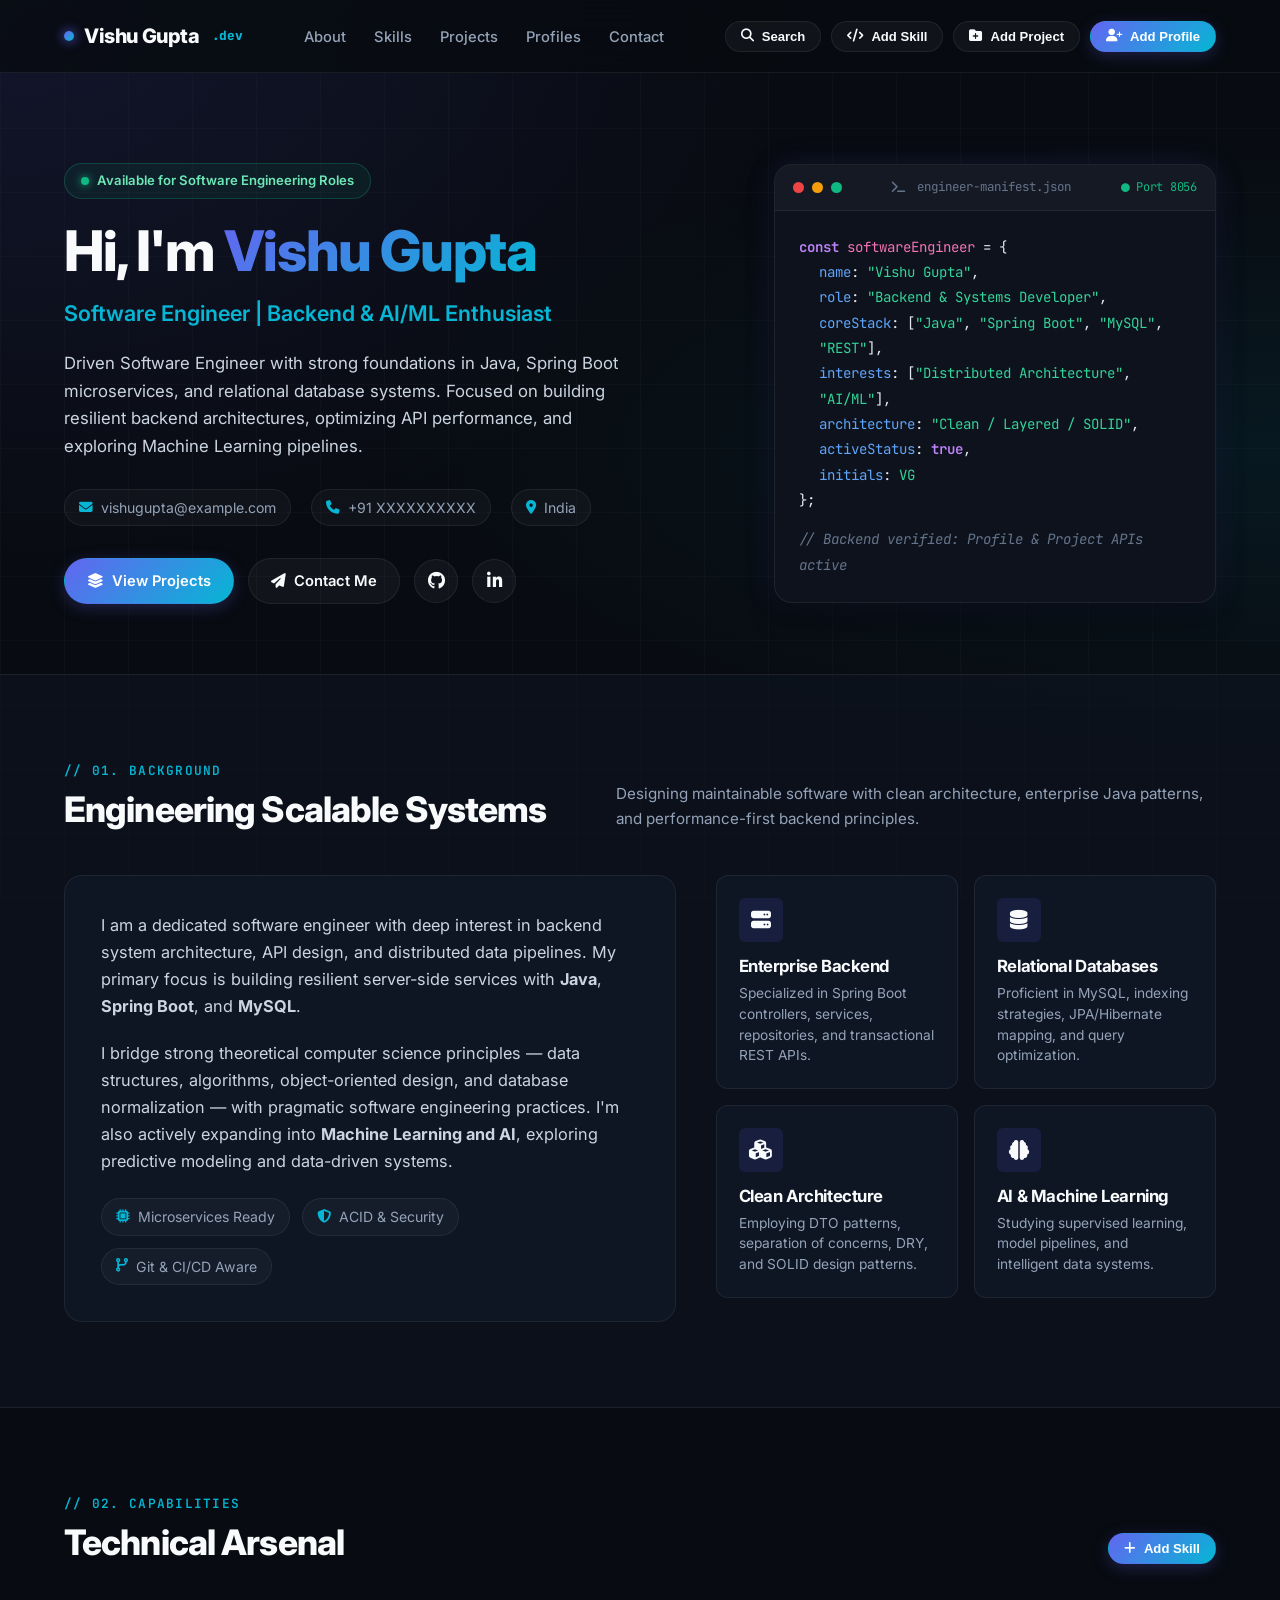
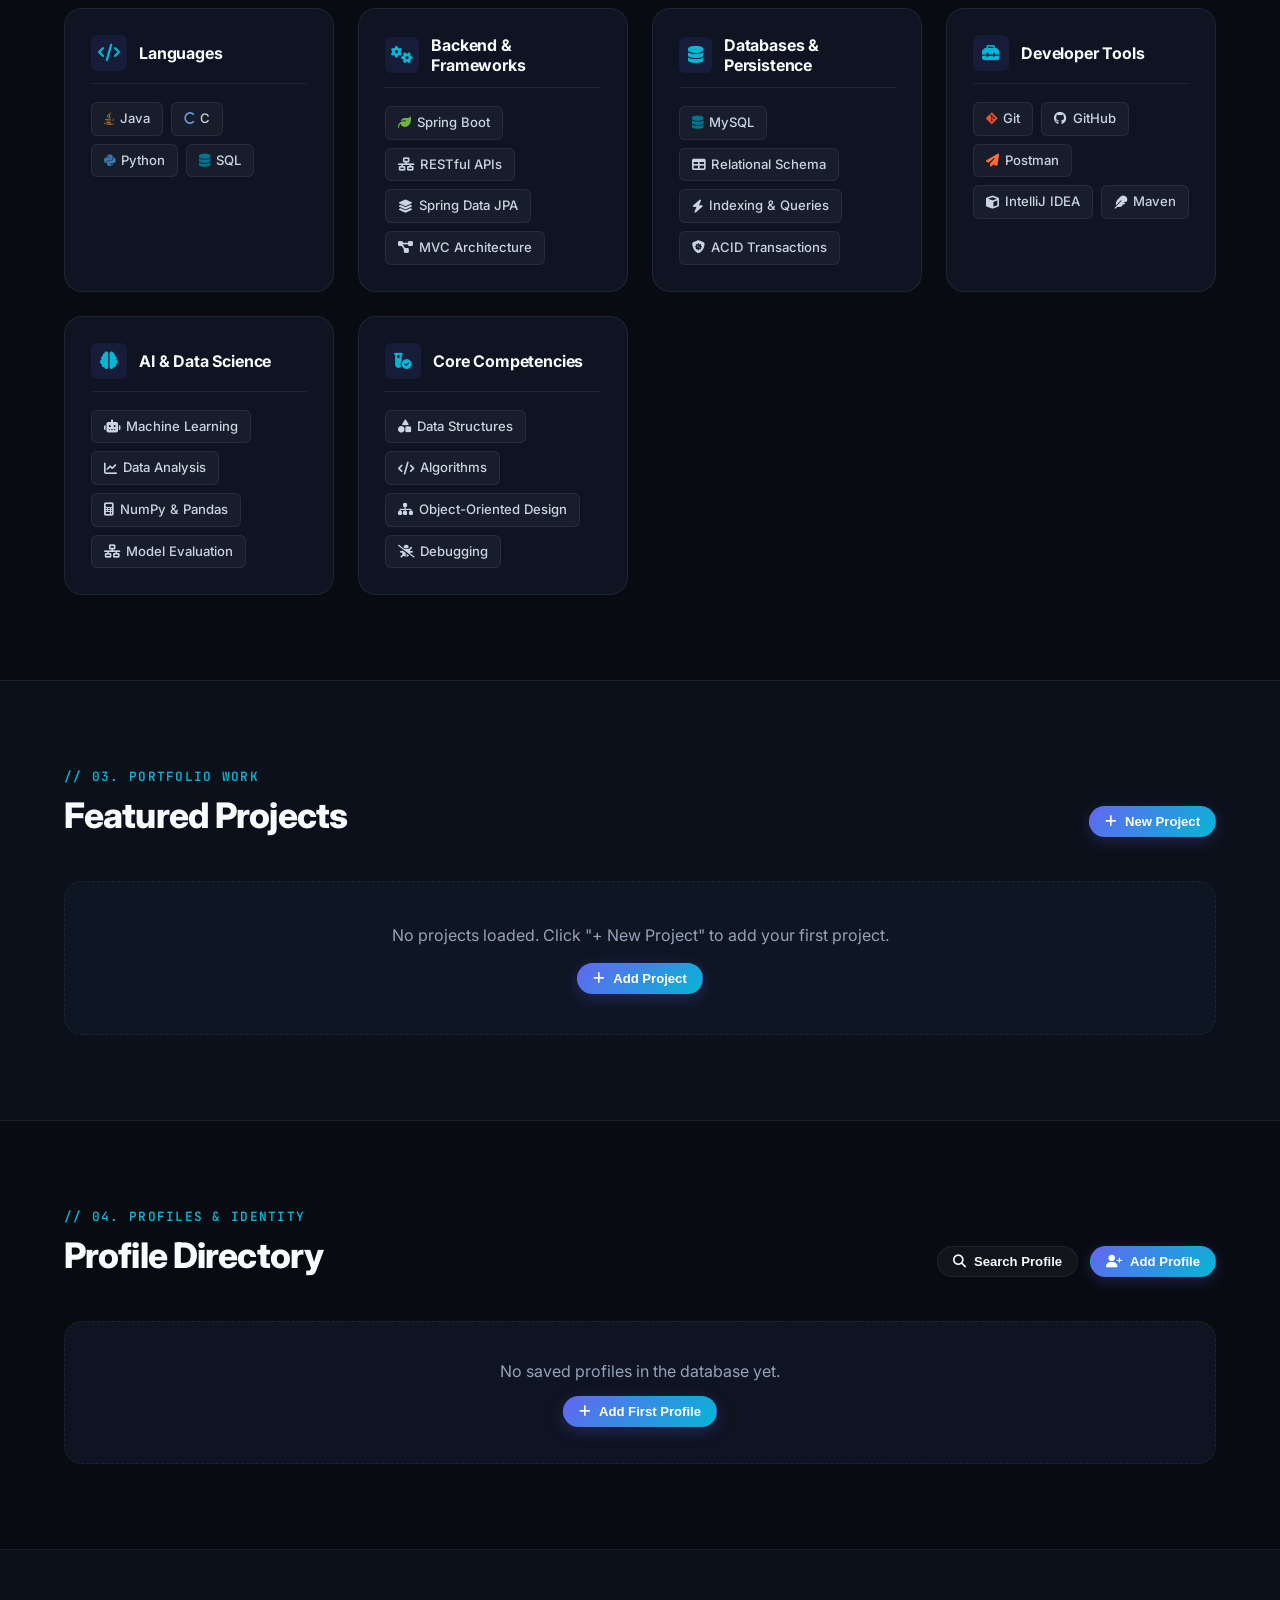
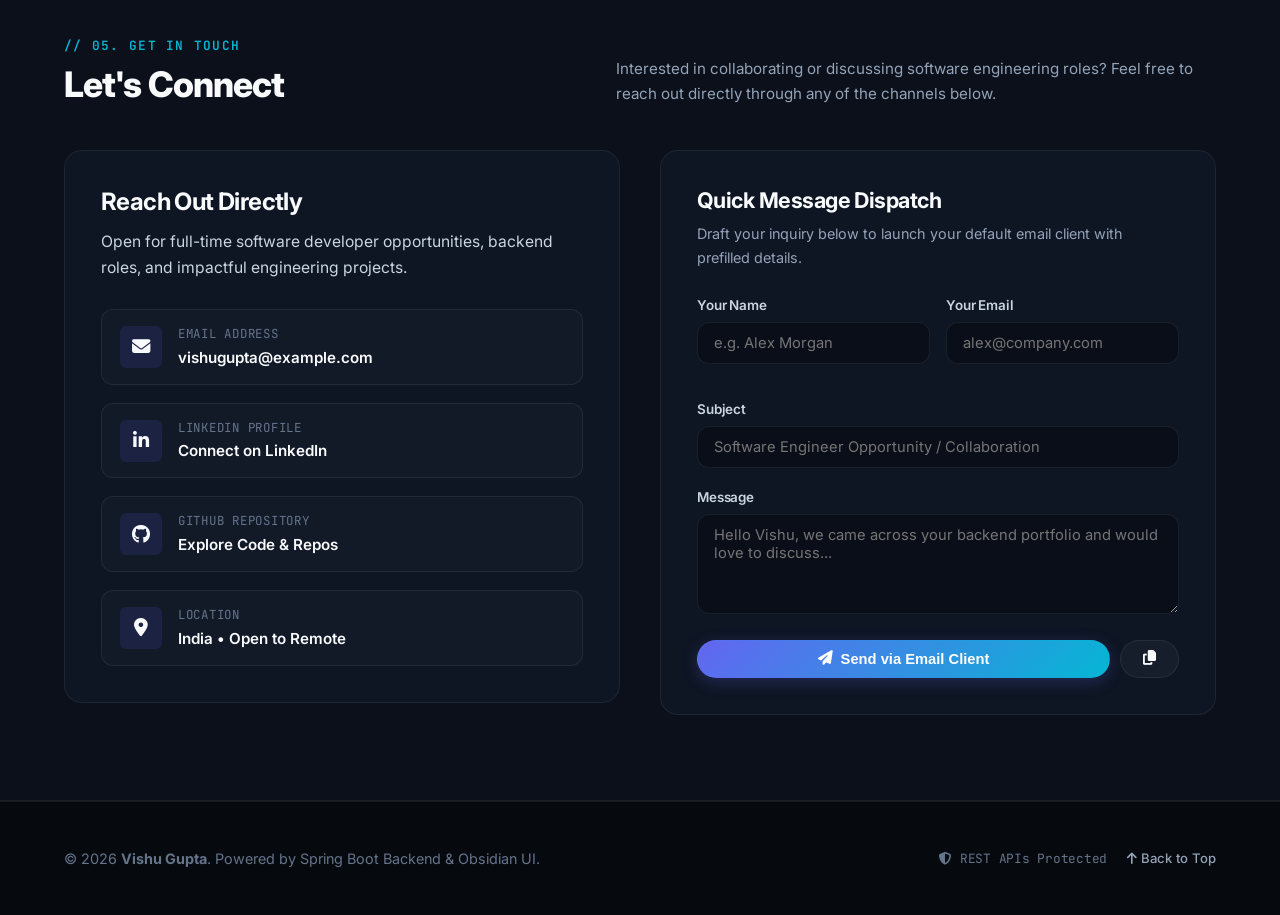
==== commit 09008c4e: "feat: initial portfolio project setup with entity and dto" ====
--- a/out/production/demo/static/index.html
+++ b/out/production/demo/static/index.html
@@ -43,6 +43,9 @@
             <div class="nav-actions">
                 <button class="btn btn-secondary btn-sm" id="openSearchProfileModalBtn" title="Search profile by Name &amp; ID">
                     <i class="fa-solid fa-magnifying-glass"></i> <span class="d-none-sm">Search</span>
+                </button>
+                <button class="btn btn-secondary btn-sm" id="openAddSkillModalBtn" title="Add a skill (POST /addSkills)">
+                    <i class="fa-solid fa-code"></i> <span class="d-none-sm">Add Skill</span>
                 </button>
                 <button class="btn btn-secondary btn-sm" id="openAddProjectModalBtn" title="Create a new project">
                     <i class="fa-solid fa-folder-plus"></i> <span class="d-none-sm">Add Project</span>
@@ -235,19 +238,21 @@
                     <span class="section-tag">// 02. CAPABILITIES</span>
                     <h2 class="section-title">Technical Arsenal</h2>
                 </div>
-                <p class="section-desc">
-                    A tailored stack reflecting hands-on expertise in backend engineering, core programming, and modern tools.
-                </p>
-            </div>
-
-            <div class="skills-container">
+                <div style="display: flex; gap: 12px; align-items: center;">
+                    <button class="btn btn-primary btn-sm" id="openAddSkillSectionBtn">
+                        <i class="fa-solid fa-plus"></i> Add Skill
+                    </button>
+                </div>
+            </div>
+
+            <div class="skills-container" id="skillsContainer">
                 <!-- Category 1: Languages -->
-                <div class="skill-category-card">
+                <div class="skill-category-card" data-category="Languages">
                     <div class="skill-cat-header">
                         <div class="skill-cat-icon"><i class="fa-solid fa-code"></i></div>
                         <h3 class="skill-cat-title">Languages</h3>
                     </div>
-                    <div class="skill-chips">
+                    <div class="skill-chips" id="skills-languages">
                         <span class="skill-chip"><i class="fa-brands fa-java" style="color: #f89820;"></i> Java</span>
                         <span class="skill-chip"><i class="fa-solid fa-c" style="color: #659ad2;"></i> C</span>
                         <span class="skill-chip"><i class="fa-brands fa-python" style="color: #3776ab;"></i> Python</span>
@@ -256,12 +261,12 @@
                 </div>
 
                 <!-- Category 2: Backend Frameworks -->
-                <div class="skill-category-card">
+                <div class="skill-category-card" data-category="Backend & Frameworks">
                     <div class="skill-cat-header">
                         <div class="skill-cat-icon"><i class="fa-solid fa-gears"></i></div>
                         <h3 class="skill-cat-title">Backend &amp; Frameworks</h3>
                     </div>
-                    <div class="skill-chips">
+                    <div class="skill-chips" id="skills-backend">
                         <span class="skill-chip"><i class="fa-solid fa-leaf" style="color: #6db33f;"></i> Spring Boot</span>
                         <span class="skill-chip"><i class="fa-solid fa-network-wired"></i> RESTful APIs</span>
                         <span class="skill-chip"><i class="fa-solid fa-layer-group"></i> Spring Data JPA</span>
@@ -270,12 +275,12 @@
                 </div>
 
                 <!-- Category 3: Databases & Storage -->
-                <div class="skill-category-card">
+                <div class="skill-category-card" data-category="Databases & Persistence">
                     <div class="skill-cat-header">
                         <div class="skill-cat-icon"><i class="fa-solid fa-database"></i></div>
                         <h3 class="skill-cat-title">Databases &amp; Persistence</h3>
                     </div>
-                    <div class="skill-chips">
+                    <div class="skill-chips" id="skills-databases">
                         <span class="skill-chip"><i class="fa-solid fa-database" style="color: #00758f;"></i> MySQL</span>
                         <span class="skill-chip"><i class="fa-solid fa-table"></i> Relational Schema</span>
                         <span class="skill-chip"><i class="fa-solid fa-bolt"></i> Indexing &amp; Queries</span>
@@ -284,12 +289,12 @@
                 </div>
 
                 <!-- Category 4: Tools & Platforms -->
-                <div class="skill-category-card">
+                <div class="skill-category-card" data-category="Developer Tools">
                     <div class="skill-cat-header">
                         <div class="skill-cat-icon"><i class="fa-solid fa-toolbox"></i></div>
                         <h3 class="skill-cat-title">Developer Tools</h3>
                     </div>
-                    <div class="skill-chips">
+                    <div class="skill-chips" id="skills-tools">
                         <span class="skill-chip"><i class="fa-brands fa-git-alt" style="color: #f05032;"></i> Git</span>
                         <span class="skill-chip"><i class="fa-brands fa-github"></i> GitHub</span>
                         <span class="skill-chip"><i class="fa-solid fa-paper-plane" style="color: #ff6c37;"></i> Postman</span>
@@ -299,12 +304,12 @@
                 </div>
 
                 <!-- Category 5: AI & Data -->
-                <div class="skill-category-card">
+                <div class="skill-category-card" data-category="AI & Data Science">
                     <div class="skill-cat-header">
                         <div class="skill-cat-icon"><i class="fa-solid fa-brain"></i></div>
                         <h3 class="skill-cat-title">AI &amp; Data Science</h3>
                     </div>
-                    <div class="skill-chips">
+                    <div class="skill-chips" id="skills-ai">
                         <span class="skill-chip"><i class="fa-solid fa-robot"></i> Machine Learning</span>
                         <span class="skill-chip"><i class="fa-solid fa-chart-line"></i> Data Analysis</span>
                         <span class="skill-chip"><i class="fa-solid fa-calculator"></i> NumPy &amp; Pandas</span>
@@ -313,12 +318,12 @@
                 </div>
 
                 <!-- Category 6: Engineering Practices -->
-                <div class="skill-category-card">
+                <div class="skill-category-card" data-category="Core Competencies">
                     <div class="skill-cat-header">
                         <div class="skill-cat-icon"><i class="fa-solid fa-vial-circle-check"></i></div>
                         <h3 class="skill-cat-title">Core Competencies</h3>
                     </div>
-                    <div class="skill-chips">
+                    <div class="skill-chips" id="skills-core">
                         <span class="skill-chip"><i class="fa-solid fa-shapes"></i> Data Structures</span>
                         <span class="skill-chip"><i class="fa-solid fa-code"></i> Algorithms</span>
                         <span class="skill-chip"><i class="fa-solid fa-sitemap"></i> Object-Oriented Design</span>
@@ -680,6 +685,67 @@
         </div>
     </div>
 
+    <!-- Add Skill Modal (POST /addSkills) -->
+    <div class="modal-overlay" id="addSkillModal">
+        <div class="modal-box">
+            <div class="modal-header">
+                <h3><i class="fa-solid fa-code" style="color: var(--primary);"></i> Add Skill (POST /addSkills)</h3>
+                <button class="modal-close" id="closeAddSkillModal">&times;</button>
+            </div>
+            <div class="modal-body">
+                <form id="addSkillForm">
+                    <div class="form-row">
+                        <div class="form-group">
+                            <label class="form-label" for="skillName">Skill Name *</label>
+                            <input type="text" class="form-control" id="skillName" required placeholder="e.g. Docker, Redis, Kubernetes">
+                        </div>
+                        <div class="form-group">
+                            <label class="form-label" for="skillCategory">Category *</label>
+                            <select class="form-control" id="skillCategory" required>
+                                <option value="Languages">Languages</option>
+                                <option value="Backend & Frameworks" selected>Backend &amp; Frameworks</option>
+                                <option value="Databases & Persistence">Databases &amp; Persistence</option>
+                                <option value="Developer Tools">Developer Tools</option>
+                                <option value="AI & Data Science">AI &amp; Data Science</option>
+                                <option value="Core Competencies">Core Competencies</option>
+                                <option value="Other">Other / Custom</option>
+                            </select>
+                        </div>
+                    </div>
+
+                    <div class="form-row">
+                        <div class="form-group">
+                            <label class="form-label" for="skillProficiency">Proficiency Level</label>
+                            <select class="form-control" id="skillProficiency">
+                                <option value="Advanced" selected>Advanced</option>
+                                <option value="Expert">Expert</option>
+                                <option value="Intermediate">Intermediate</option>
+                                <option value="Proficient">Proficient</option>
+                                <option value="Beginner">Beginner</option>
+                            </select>
+                        </div>
+                        <div class="form-group">
+                            <label class="form-label" for="skillDisplayOrder">Display Order</label>
+                            <input type="number" class="form-control" id="skillDisplayOrder" placeholder="e.g. 1" value="1">
+                        </div>
+                    </div>
+
+                    <div class="form-group">
+                        <label class="form-label" for="skillIconUrl">Icon (Font Awesome class or image URL)</label>
+                        <input type="text" class="form-control" id="skillIconUrl" placeholder="fa-brands fa-docker, fa-solid fa-server, etc.">
+                        <div style="font-size: 0.78rem; color: var(--text-dim); margin-top: 6px;">
+                            Quick examples: <code>fa-brands fa-docker</code>, <code>fa-solid fa-server</code>, <code>fa-brands fa-aws</code>, <code>fa-solid fa-bolt</code>
+                        </div>
+                    </div>
+
+                    <button type="submit" class="btn btn-primary" id="submitAddSkillBtn" style="width: 100%; justify-content: center; margin-top: 14px;">
+                        <i class="fa-solid fa-cloud-arrow-up"></i> Save Skill to Backend
+                    </button>
+                </form>
+            </div>
+        </div>
+    </div>
+
     <!-- Toast Notification Container -->
     <div class="toast-wrap" id="toastWrap"></div>
 
--- a/out/production/demo/static/css/style.css
+++ b/out/production/demo/static/css/style.css
@@ -598,6 +598,22 @@
     background: rgba(99, 102, 241, 0.12);
 }
 
+.proficiency-tag {
+    font-size: 0.68rem;
+    font-family: var(--font-mono);
+    padding: 2px 7px;
+    border-radius: var(--radius-full);
+    background: rgba(99, 102, 241, 0.2);
+    color: var(--secondary);
+    margin-left: 6px;
+    font-weight: 600;
+}
+
+.skill-chip-new {
+    border-color: rgba(6, 182, 212, 0.4);
+    background: rgba(6, 182, 212, 0.08);
+}
+
 /* Projects Grid */
 .projects-grid {
     display: grid;
